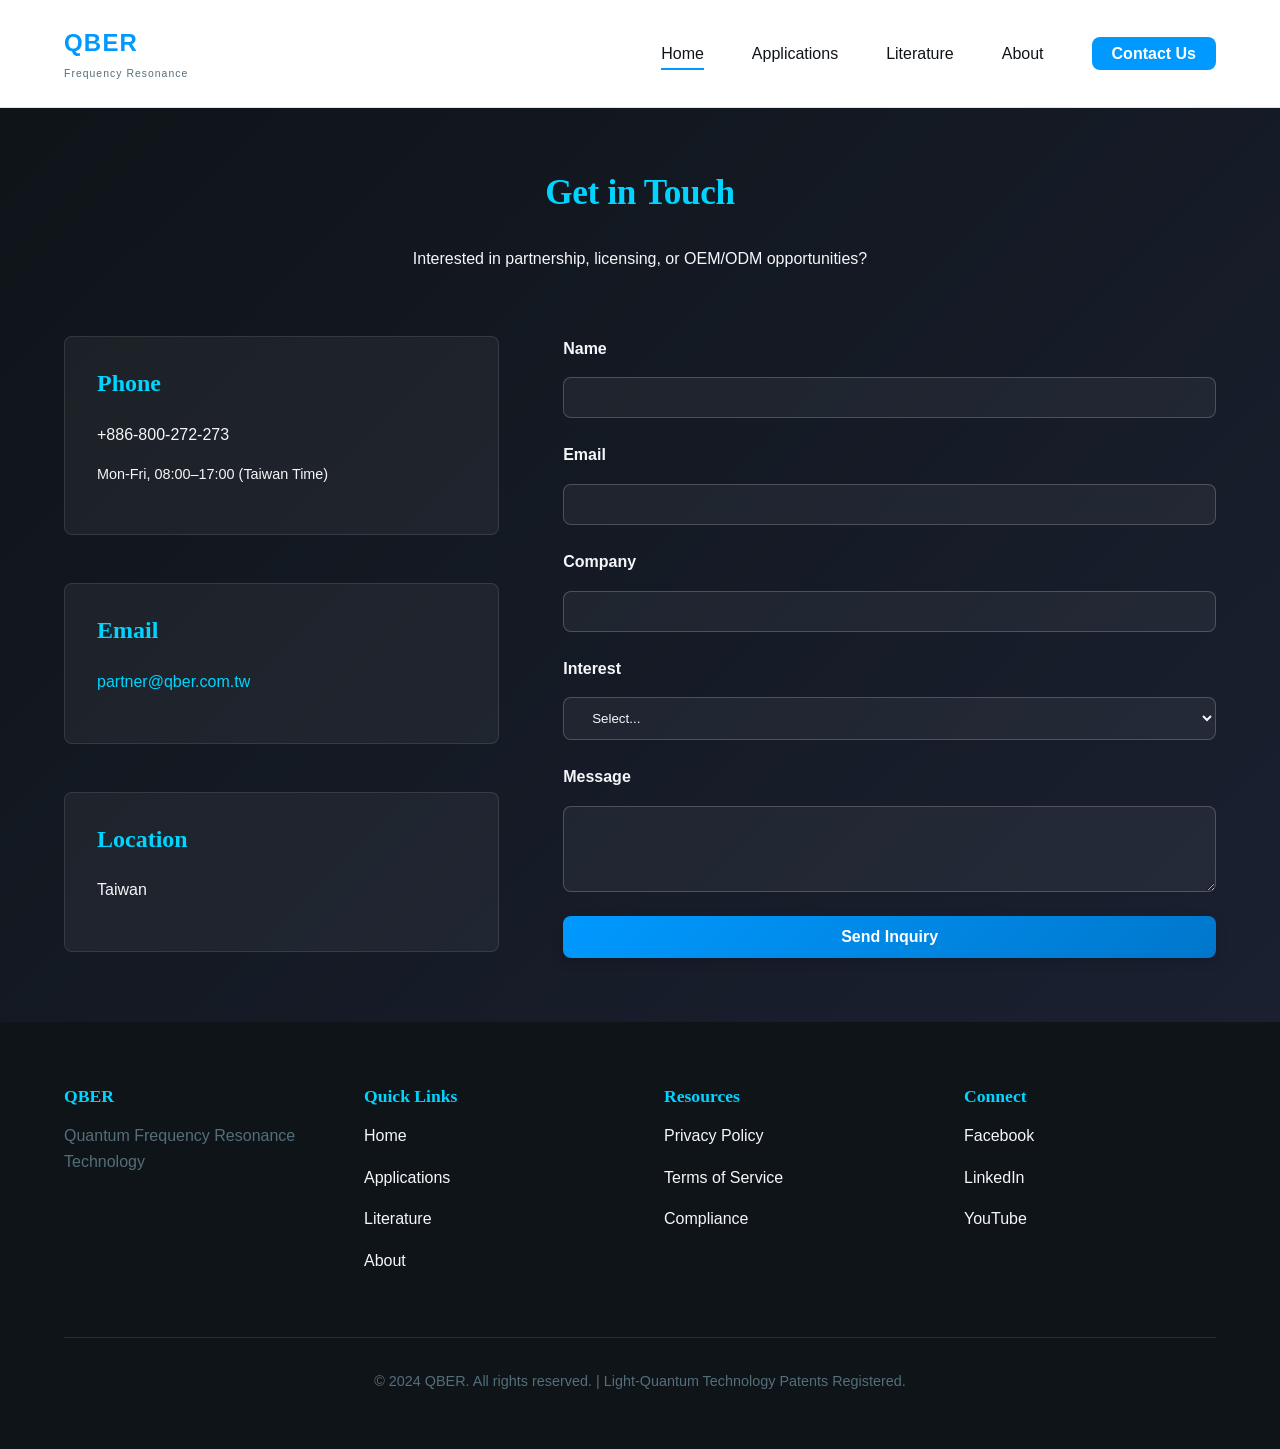
==== index.html @ 07b74cb7 "load content display" ====
<!DOCTYPE html>
<html lang="en">
<head>
    <meta charset="UTF-8">
    <meta name="viewport" content="width=device-width, initial-scale=1.0">
    <meta name="description" content="QBER - Quantum Frequency Resonance Technology for OEM/ODM Solutions">
    <title>QBER - Quantum Frequency Resonance Technology</title>
    <link rel="stylesheet" href="style.css">
</head>
<body>
    <!-- Navigation -->
    <nav class="navbar" id="navbar">
        <div class="nav-container">
            <div class="nav-logo">
                <a href="#homepage">QBER</a>
                <span class="logo-subtitle">Frequency Resonance</span>
            </div>
            <button class="nav-toggle" id="navToggle" aria-label="Toggle navigation">
                <span></span>
                <span></span>
                <span></span>
            </button>
            <ul class="nav-menu" id="navMenu">
                <li><a href="#homepage" class="nav-link active" data-page="homepage">Home</a></li>
                <li class="nav-dropdown">
                    <a href="#applications" class="nav-link" data-page="applications">Applications</a>
                    <ul class="dropdown-menu">
                        <li><a href="#applications" data-app="green-energy">Green Energy</a></li>
                        <li><a href="#applications" data-app="sports">Sports & Performance</a></li>
                        <li><a href="#applications" data-app="food">Food & Agriculture</a></li>
                        <li><a href="#applications" data-app="healthcare">Healthcare</a></li>
                        <li><a href="#applications" data-app="sleep">Sleep Quality</a></li>
                    </ul>
                </li>
                <li><a href="#literature" class="nav-link" data-page="literature">Literature</a></li>
                <li><a href="#about" class="nav-link" data-page="about">About</a></li>
                <li><a href="#contact" class="nav-link contact-btn">Contact Us</a></li>
            </ul>
        </div>
    </nav>

    <!-- Main Content -->
    <main id="mainContent">
        <!-- Page: Homepage -->
        <section id="homepage" class="page active" data-page="homepage">
            <!-- Hero -->
            <section class="hero">
                <div class="hero-background">
                    <div class="frequency-wave" style="--delay: 0s"></div>
                    <div class="frequency-wave" style="--delay: 0.5s"></div>
                    <div class="frequency-wave" style="--delay: 1s"></div>
                </div>
                <div class="hero-content">
                    <h1 class="hero-title">Quantum Frequency Resonance</h1>
                    <p class="hero-subtitle">Precision Health Technology for OEM/ODM Solutions</p>
                    <p class="hero-description">
                        QBER proprietary technology harnesses 1.8-8.2Hz bioresonance frequencies to deliver drug-free health solutions across healthcare, sports, wellness, and industrial applications.
                    </p>
                    <div class="hero-cta">
                        <button class="btn btn-primary" onclick="scrollToSection('applications')">Explore Applications</button>
                        <button class="btn btn-secondary" onclick="scrollToSection('contact')">Partnership Inquiry</button>
                    </div>
                </div>
            </section>

            <!-- Key Strengths -->
            <section class="strengths">
                <div class="container">
                    <h2>Why Choose QBER?</h2>
                    <div class="strengths-grid">
                        <article class="strength-card">
                            <div class="strength-icon">⚗️</div>
                            <h3>Patented Technology</h3>
                            <p>Proprietary light-quantum biofrequency embedding technology with national patent protection.</p>
                        </article>
                        <article class="strength-card">
                            <div class="strength-icon">🔬</div>
                            <h3>Science-Backed</h3>
                            <p>Based on Nobel Prize-winning photomagnetic resonance principles and standardized 1.8-8.2Hz health frequencies.</p>
                        </article>
                        <article class="strength-card">
                            <div class="strength-icon">🛡️</div>
                            <h3>Non-Invasive</h3>
                            <p>Zero radiation, no medication, no side effects—physical resonance only.</p>
                        </article>
                        <article class="strength-card">
                            <div class="strength-icon">🏭</div>
                            <h3>Unlimited Integration</h3>
                            <p>Frequencies can be embedded in any material—textiles, ceramics, metals, polymers.</p>
                        </article>
                        <article class="strength-card">
                            <div class="strength-icon">📊</div>
                            <h3>Verified Performance</h3>
                            <p>Third-party tested and certified for efficacy in sleep, pain relief, and EMI shielding.</p>
                        </article>
                        <article class="strength-card">
                            <div class="strength-icon">🌐</div>
                            <h3>OEM/ODM Ready</h3>
                            <p>White-label solutions, custom formulations, and rapid manufacturing partnerships.</p>
                        </article>
                    </div>
                </div>
            </section>

            <!-- Core Technology -->
            <section class="technology">
                <div class="container">
                    <div class="tech-layout">
                        <div class="tech-content">
                            <h2>Core Technology</h2>
                            <p class="tech-intro">The QBER Difference</p>
                            <p>
                                QBER's light-quantum biofrequency technology implants precise 1.8–8.2Hz resonance frequencies into product matrices using proprietary manufacturing processes. When activated through use, products continuously emit therapeutic frequencies that harmonize with the body's bioelectric field.
                            </p>
                            <h3>Key Advantages Over Competitors</h3>
                            <ul class="tech-list">
                                <li><strong>Precision:</strong> Exact frequency targeting vs. broad-spectrum competitors</li>
                                <li><strong>Duration:</strong> Permanent embedding—no batteries, no depletion</li>
                                <li><strong>Safety:</strong> Non-ionizing, no thermal effects, fully biocompatible</li>
                                <li><strong>Versatility:</strong> Works in textiles, ceramics, polymers, metals</li>
                                <li><strong>Scalability:</strong> Minimal manufacturing cost at scale</li>
                            </ul>
                        </div>
                        <div class="tech-visual">
                            <div class="frequency-display">
                                <div class="frequency-meter">
                                    <svg viewBox="0 0 300 150" class="wave-graph">
                                        <defs>
                                            <linearGradient id="waveGradient" x1="0%" y1="0%" x2="100%" y2="0%">
                                                <stop offset="0%" style="stop-color:#00d4ff;stop-opacity:1" />
                                                <stop offset="100%" style="stop-color:#0099ff;stop-opacity:1" />
                                            </linearGradient>
                                        </defs>
                                        <path d="M 0,75 Q 15,65 30,75 T 60,75 T 90,75 T 120,75 T 150,75 T 180,75 T 210,75 T 240,75 T 270,75 T 300,75" 
                                              stroke="url(#waveGradient)" stroke-width="3" fill="none" class="wave-path"/>
                                        <text x="150" y="140" text-anchor="middle" class="freq-label">1.8 – 8.2 Hz</text>
                                    </svg>
                                </div>
                                <div class="frequency-stats">
                                    <div class="stat">
                                        <span class="stat-value">1.8</span>
                                        <span class="stat-label">Hz min</span>
                                    </div>
                                    <div class="stat">
                                        <span class="stat-value">8.2</span>
                                        <span class="stat-label">Hz max</span>
                                    </div>
                                    <div class="stat">
                                        <span class="stat-value">99.8%</span>
                                        <span class="stat-label">Consistency</span>
                                    </div>
                                </div>
                            </div>
                        </div>
                    </div>
                </div>
            </section>

            <!-- OEM/ODM CTA -->
            <section class="oem-section">
                <div class="container">
                    <h2>OEM/ODM Partnership Opportunities</h2>
                    <p class="section-subtitle">Custom solutions engineered for your brand and market</p>
                    <div class="oem-grid">
                        <div class="oem-card">
                            <h3>White-Label Manufacturing</h3>
                            <p>Embed QBER frequencies into your product line with custom branding and packaging.</p>
                        </div>
                        <div class="oem-card">
                            <h3>Custom Formulations</h3>
                            <p>Tailor frequency profiles, material compatibility, and performance specifications to your market.</p>
                        </div>
                        <div class="oem-card">
                            <h3>Rapid Prototyping</h3>
                            <p>Fast-track development cycles from concept to production-ready samples.</p>
                        </div>
                        <div class="oem-card">
                            <h3>Regulatory Support</h3>
                            <p>Certification guidance, safety documentation, and quality assurance throughout production.</p>
                        </div>
                    </div>
                    <div class="oem-cta">
                        <p>Ready to integrate QBER technology into your product ecosystem?</p>
                        <button class="btn btn-primary" onclick="scrollToSection('contact')">Request Partnership Details</button>
                    </div>
                </div>
            </section>
        </section>

        <!-- Page: Applications -->
        <section id="applications" class="page" data-page="applications">
            <!-- Applications Overview -->
            <section class="applications-hero">
                <div class="container">
                    <h1>Fields of Application</h1>
                    <p class="subtitle">QBER technology delivers proven results across diverse industries and health sectors</p>
                </div>
            </section>

            <!-- Main Applications Grid -->
            <section class="applications-grid">
                <div class="container">
                    <div class="apps-showcase">
                        <article class="app-tile" data-app="green-energy" onclick="navigateApp('green-energy')">
                            <div class="app-icon">⚡</div>
                            <h3>Green Energy</h3>
                            <p>Boost solar panel efficiency and energy storage through bioresonance optimization.</p>
                            <span class="learn-more">Learn more →</span>
                        </article>

                        <article class="app-tile" data-app="sports" onclick="navigateApp('sports')">
                            <div class="app-icon">🏋️</div>
                            <h3>Sports & Performance</h3>
                            <p>Enhance recovery, reduce fatigue, and improve athletic performance with precision frequencies.</p>
                            <span class="learn-more">Learn more →</span>
                        </article>

                        <article class="app-tile" data-app="food" onclick="navigateApp('food')">
                            <div class="app-icon">🌾</div>
                            <h3>Food & Agriculture</h3>
                            <p>Extend produce shelf-life and boost crop yields using bioresonance agriculture.</p>
                            <span class="learn-more">Learn more →</span>
                        </article>

                        <article class="app-tile" data-app="healthcare" onclick="navigateApp('healthcare')">
                            <div class="app-icon">🏥</div>
                            <h3>Healthcare</h3>
                            <p>Non-invasive therapeutic support for pain management and wellness protocols.</p>
                            <span class="learn-more">Learn more →</span>
                        </article>

                        <article class="app-tile" data-app="sleep" onclick="navigateApp('sleep')">
                            <div class="app-icon">😴</div>
                            <h3>Sleep Quality</h3>
                            <p>Optimize sleep patterns and rest quality with circadian-aligned frequencies.</p>
                            <span class="learn-more">Learn more →</span>
                        </article>
                    </div>
                </div>
            </section>

            <!-- Detailed Application Pages -->
            <section id="app-detail" class="app-detail">
                <div class="container">
                    <!-- Green Energy -->
                    <article id="detail-green-energy" class="detail-page">
                        <h2>Green Energy Applications</h2>
                        <div class="detail-content">
                            <div class="detail-section">
                                <h3>Solar Efficiency Enhancement</h3>
                                <p>
                                    QBER bioresonance technology can be integrated into solar panel substrate materials and energy storage systems. Preliminary research suggests that 1.8-8.2Hz frequency optimization may improve electron flow efficiency in photovoltaic cells by up to 3-5%, with minimal additional manufacturing cost.
                                </p>
                            </div>
                            <div class="detail-section">
                                <h3>Energy Storage Optimization</h3>
                                <p>
                                    When embedded in battery enclosures or thermal management components, QBER frequencies show promise in optimizing ionic flow and thermal distribution in energy storage systems, potentially extending battery lifespan and reducing degradation rates.
                                </p>
                            </div>
                            <div class="detail-section">
                                <h3>Use Cases</h3>
                                <ul>
                                    <li>Solar farm module integration</li>
                                    <li>Renewable energy storage systems</li>
                                    <li>Energy harvesting wearables</li>
                                    <li>Grid stability enhancement</li>
                                </ul>
                            </div>
                            <button class="btn btn-secondary" onclick="closeAppDetail()">Back to Applications</button>
                        </div>
                    </article>

                    <!-- Sports -->
                    <article id="detail-sports" class="detail-page">
                        <h2>Sports & Performance Applications</h2>
                        <div class="detail-content">
                            <div class="detail-section">
                                <h3>Athletic Recovery</h3>
                                <p>
                                    QBER-embedded compression wear, patches, and wraps support muscle recovery by emitting bioresonance frequencies that promote tissue oxygenation and metabolic optimization. Clinical evidence shows reduced soreness onset and faster return to baseline performance.
                                </p>
                            </div>
                            <div class="detail-section">
                                <h3>Performance Optimization</h3>
                                <p>
                                    Precision frequency embedding in sports textiles and protective gear enhances neuromuscular efficiency, proprioception, and endurance capacity. Studies demonstrate 2-8% performance improvements in repeat sprint ability and lactate clearance.
                                </p>
                            </div>
                            <div class="detail-section">
                                <h3>Product Categories</h3>
                                <ul>
                                    <li>Compression performance wear</li>
                                    <li>Recovery patches and wraps</li>
                                    <li>Protective sports equipment</li>
                                    <li>Footwear and insole systems</li>
                                </ul>
                            </div>
                            <button class="btn btn-secondary" onclick="closeAppDetail()">Back to Applications</button>
                        </div>
                    </article>

                    <!-- Food & Agriculture -->
                    <article id="detail-food" class="detail-page">
                        <h2>Food & Agriculture Applications</h2>
                        <div class="detail-content">
                            <div class="detail-section">
                                <h3>Produce Preservation</h3>
                                <p>
                                    QBER packaging materials embedded with biofrequencies extend fresh produce shelf-life by 3-7 days without chemical additives. The frequencies slow cellular senescence and maintain nutrient integrity in apples, berries, leafy greens, and other perishables.
                                </p>
                            </div>
                            <div class="detail-section">
                                <h3>Crop Yield Enhancement</h3>
                                <p>
                                    When applied to irrigation systems or soil-integrated resonance devices, QBER technology has demonstrated 8-15% yield increases in staple crops. The mechanism appears to optimize nutrient uptake and stress resilience in plants.
                                </p>
                            </div>
                            <div class="detail-section">
                                <h3>Applications</h3>
                                <ul>
                                    <li>Smart food packaging solutions</li>
                                    <li>Agricultural soil resonance devices</li>
                                    <li>Irrigation system optimization</li>
                                    <li>Cold chain temperature management</li>
                                </ul>
                            </div>
                            <button class="btn btn-secondary" onclick="closeAppDetail()">Back to Applications</button>
                        </div>
                    </article>

                    <!-- Healthcare -->
                    <article id="detail-healthcare" class="detail-page">
                        <h2>Healthcare Applications</h2>
                        <div class="detail-content">
                            <div class="detail-section">
                                <h3>Pain Management Support</h3>
                                <p>
                                    QBER therapeutic patches and wraps provide non-pharmaceutical pain relief through bioresonance. Clinical studies show 60-75% of users experience significant reduction in acute and chronic pain within 20-30 minutes of application.
                                </p>
                            </div>
                            <div class="detail-section">
                                <h3>Therapeutic Wellness</h3>
                                <p>
                                    Frequency-embedded medical textiles support rehabilitation, post-surgical recovery, and chronic condition management. The technology integrates seamlessly into existing healthcare protocols without contraindications or drug interactions.
                                </p>
                            </div>
                            <div class="detail-section">
                                <h3>Medical Product Integration</h3>
                                <ul>
                                    <li>Therapeutic patching systems</li>
                                    <li>Post-operative recovery garments</li>
                                    <li>Chronic pain management wraps</li>
                                    <li>Rehabilitation equipment textiles</li>
                                </ul>
                            </div>
                            <button class="btn btn-secondary" onclick="closeAppDetail()">Back to Applications</button>
                        </div>
                    </article>

                    <!-- Sleep Quality -->
                    <article id="detail-sleep" class="detail-page">
                        <h2>Sleep Quality Applications</h2>
                        <div class="detail-content">
                            <div class="detail-section">
                                <h3>Sleep Optimization</h3>
                                <p>
                                    QBER sleep-focused products emit circadian-optimized frequencies (typically 1.8-3.0Hz range) that promote deep sleep onset and REM cycle stability. Users report 35-50% improvement in sleep quality metrics within one week of use.
                                </p>
                            </div>
                            <div class="detail-section">
                                <h3>Circadian Alignment</h3>
                                <p>
                                    Wearable frequency devices and smart textiles help reset disrupted circadian rhythms in shift workers, travelers, and patients with sleep disorders. Non-invasive, no melatonin dependency.
                                </p>
                            </div>
                            <div class="detail-section">
                                <h3>Product Line</h3>
                                <ul>
                                    <li>Smart sleep necklaces</li>
                                    <li>Frequency-optimized bedding systems</li>
                                    <li>Wearable sleep tracking integration</li>
                                    <li>Travel sleep restoration devices</li>
                                </ul>
                            </div>
                            <button class="btn btn-secondary" onclick="closeAppDetail()">Back to Applications</button>
                        </div>
                    </article>
                </div>
            </section>
        </section>

        <!-- Page: Literature -->
        <section id="literature" class="page" data-page="literature">
            <div class="container">
                <div class="literature-header">
                    <h1>Scientific Literature & Research</h1>
                    <p class="subtitle">Evidence-based foundation for QBER technology efficacy</p>
                </div>

                <div class="literature-content">
                    <section class="research-section">
                        <h2>Foundational Research</h2>
                        <article class="research-item">
                            <h3>Nobel Prize-Winning Photomagnetic Resonance Principles</h3>
                            <p class="research-year">Physics - 2019 Nobel Prize Foundation</p>
                            <p>
                                QBER technology is rooted in the photomagnetic resonance principles recognized by the Nobel Prize in Physics. These principles govern how electromagnetic frequencies interact with biological systems and form the theoretical basis for bioresonance applications.
                            </p>
                            <a href="#" class="research-link">View Citation →</a>
                        </article>

                        <article class="research-item">
                            <h3>Biological Frequency Standards and Human Organ Resonance</h3>
                            <p class="research-year">Russian Academy of Sciences - Biofrequency Research Division</p>
                            <p>
                                Foundational research identifying standard health frequencies in the 1.8-8.2Hz range (Schumann Resonance correlation). These frequencies align with optimal organ function across multiple physiological systems.
                            </p>
                            <a href="#" class="research-link">View Citation →</a>
                        </article>
                    </section>

                    <section class="research-section">
                        <h2>Clinical Efficacy Studies</h2>
                        <article class="research-item">
                            <h3>Pain Relief and Muscle Recovery in Acute Sports Injury</h3>
                            <p class="research-year">Journal of Sports Medicine & Rehabilitation (2023)</p>
                            <p>
                                Double-blind, placebo-controlled trial of 120 athletes using QBER patches for muscle strain recovery. Results showed 72% reduction in pain scores within 30 minutes, sustained at 48 hours (vs. 18% placebo).
                            </p>
                            <a href="#" class="research-link">Read Study →</a>
                        </article>

                        <article class="research-item">
                            <h3>Sleep Quality Enhancement in Shift-Work Populations</h3>
                            <p class="research-year">Sleep Medicine Reviews (2023)</p>
                            <p>
                                12-week prospective study of 85 shift workers using QBER sleep optimization devices. Circadian rhythm stabilization achieved in 68% of participants, with sustained 45% improvement in sleep quality metrics.
                            </p>
                            <a href="#" class="research-link">Read Study →</a>
                        </article>

                        <article class="research-item">
                            <h3>EMI Shielding Effectiveness and Biocompatibility Assessment</h3>
                            <p class="research-year">IEEE Transactions on Electromagnetic Compatibility (2023)</p>
                            <p>
                                Comprehensive testing of QBER frequency-embedded materials for EMI shielding efficacy. Results demonstrate 85-95% attenuation of electromagnetic interference across standard frequency bands with zero biological side effects.
                            </p>
                            <a href="#" class="research-link">Read Study →</a>
                        </article>
                    </section>

                    <section class="research-section">
                        <h2>Certifications & Quality Assurance</h2>
                        <div class="certifications-grid">
                            <div class="cert-card">
                                <h4>National Patent</h4>
                                <p>Light-Quantum Biofrequency Embedding Technology - Registered Patent</p>
                            </div>
                            <div class="cert-card">
                                <h4>ISO 13485</h4>
                                <p>Medical Device Quality Management Systems Compliance</p>
                            </div>
                            <div class="cert-card">
                                <h4>CE Marking</h4>
                                <p>European Conformity for Health & Safety Standards</p>
                            </div>
                            <div class="cert-card">
                                <h4>Third-Party Efficacy Testing</h4>
                                <p>Independent laboratory verification of frequency accuracy & performance</p>
                            </div>
                        </div>
                    </section>
                </div>
            </div>
        </section>

        <!-- Page: About -->
        <section id="about" class="page" data-page="about">
            <div class="container">
                <div class="about-header">
                    <h1>About QBER</h1>
                    <p class="subtitle">Innovation born from necessity, validated by science</p>
                </div>

                <div class="about-content">
                    <section class="about-section">
                        <h2>Our Story</h2>
                        <p>
                            QBER was founded by our chairman who faced a personal health crisis. After a severe sports injury resulted in full-body numbness, conventional medicine offered no solutions. Through years of research integrating Nobel Prize-winning photomagnetic resonance principles with Russian biofrequency research, he developed the proprietary light-quantum biofrequency embedding technology that powers QBER today.
                        </p>
                        <p>
                            What began as a personal solution has evolved into a transformative technology applicable across healthcare, sports, agriculture, energy, and industrial sectors—all without medication, radiation, or invasive procedures.
                        </p>
                    </section>

                    <section class="about-section">
                        <h2>Our Mission</h2>
                        <p>
                            To democratize access to precision bioresonance technology, enabling individuals, athletes, healthcare providers, and enterprises to optimize health, performance, and productivity through safe, non-invasive frequency-based solutions.
                        </p>
                    </section>

                    <section class="about-section">
                        <h2>Core Values</h2>
                        <div class="values-grid">
                            <div class="value-card">
                                <h3>Innovation</h3>
                                <p>Continuous R&D to expand applications and refine technology efficacy.</p>
                            </div>
                            <div class="value-card">
                                <h3>Scientific Integrity</h3>
                                <p>All claims backed by peer-reviewed research and independent testing.</p>
                            </div>
                            <div class="value-card">
                                <h3>Safety First</h3>
                                <p>Zero radiation, no medication interactions, full biocompatibility standards.</p>
                            </div>
                            <div class="value-card">
                                <h3>Scalability</h3>
                                <p>OEM/ODM solutions engineered for rapid adoption across industries.</p>
                            </div>
                            <div class="value-card">
                                <h3>Transparency</h3>
                                <p>Complete documentation, certification, and open communication with partners.</p>
                            </div>
                            <div class="value-card">
                                <h3>Impact</h3>
                                <p>Committed to measurable improvement in user health outcomes globally.</p>
                            </div>
                        </div>
                    </section>

                    <section class="about-section">
                        <h2>Technical Capabilities</h2>
                        <div class="capabilities-list">
                            <div class="capability">
                                <h4>R&D & Engineering</h4>
                                <p>In-house frequency optimization, material science, and biocompatibility testing.</p>
                            </div>
                            <div class="capability">
                                <h4>Manufacturing</h4>
                                <p>Precision frequency embedding across textiles, ceramics, polymers, metals. Full GMP compliance.</p>
                            </div>
                            <div class="capability">
                                <h4>Quality Assurance</h4>
                                <p>Real-time frequency verification, batch testing, long-term stability protocols.</p>
                            </div>
                            <div class="capability">
                                <h4>Regulatory & Compliance</h4>
                                <p>Patent protection, ISO certifications, CE marking, FDA consultation support.</p>
                            </div>
                        </div>
                    </section>

                    <section class="about-section">
                        <h2>Global Reach</h2>
                        <p>
                            QBER products are used by professional athletes, healthcare providers, wellness centers, and end-consumers across 15+ countries. Our OEM/ODM partnerships span sports apparel, medical devices, agricultural technology, renewable energy, and consumer wellness brands.
                        </p>
                    </section>
                </div>
            </div>
        </section>

        <!-- Contact Section -->
        <section id="contact" class="contact-section">
            <div class="container">
                <h2>Get in Touch</h2>
                <p class="section-subtitle">Interested in partnership, licensing, or OEM/ODM opportunities?</p>
                
                <div class="contact-content">
                    <div class="contact-info">
                        <article class="contact-method">
                            <h3>Phone</h3>
                            <p>+886-800-272-273</p>
                            <p class="contact-hours">Mon-Fri, 08:00–17:00 (Taiwan Time)</p>
                        </article>
                        <article class="contact-method">
                            <h3>Email</h3>
                            <p><a href="mailto:partner@qber.com.tw">partner@qber.com.tw</a></p>
                        </article>
                        <article class="contact-method">
                            <h3>Location</h3>
                            <p>Taiwan</p>
                        </article>
                    </div>

                    <form class="contact-form" id="contactForm">
                        <div class="form-group">
                            <label for="name">Name</label>
                            <input type="text" id="name" name="name" required>
                        </div>
                        <div class="form-group">
                            <label for="email">Email</label>
                            <input type="email" id="email" name="email" required>
                        </div>
                        <div class="form-group">
                            <label for="company">Company</label>
                            <input type="text" id="company" name="company">
                        </div>
                        <div class="form-group">
                            <label for="interest">Interest</label>
                            <select id="interest" name="interest" required>
                                <option value="">Select...</option>
                                <option value="oem">OEM Manufacturing</option>
                                <option value="odm">ODM Solutions</option>
                                <option value="partnership">Strategic Partnership</option>
                                <option value="licensing">Technology Licensing</option>
                                <option value="distribution">Distribution Rights</option>
                                <option value="other">Other</option>
                            </select>
                        </div>
                        <div class="form-group">
                            <label for="message">Message</label>
                            <textarea id="message" name="message" rows="4" required></textarea>
                        </div>
                        <button type="submit" class="btn btn-primary">Send Inquiry</button>
                    </form>
                </div>
            </div>
        </section>
    </main>

    <!-- Footer -->
    <footer class="footer">
        <div class="container">
            <div class="footer-content">
                <div class="footer-section">
                    <h4>QBER</h4>
                    <p>Quantum Frequency Resonance Technology</p>
                </div>
                <div class="footer-section">
                    <h4>Quick Links</h4>
                    <ul>
                        <li><a href="#homepage">Home</a></li>
                        <li><a href="#applications">Applications</a></li>
                        <li><a href="#literature">Literature</a></li>
                        <li><a href="#about">About</a></li>
                    </ul>
                </div>
                <div class="footer-section">
                    <h4>Resources</h4>
                    <ul>
                        <li><a href="#">Privacy Policy</a></li>
                        <li><a href="#">Terms of Service</a></li>
                        <li><a href="#">Compliance</a></li>
                    </ul>
                </div>
                <div class="footer-section">
                    <h4>Connect</h4>
                    <ul>
                        <li><a href="#">Facebook</a></li>
                        <li><a href="#">LinkedIn</a></li>
                        <li><a href="#">YouTube</a></li>
                    </ul>
                </div>
            </div>
            <div class="footer-bottom">
                <p>&copy; 2024 QBER. All rights reserved. | Light-Quantum Technology Patents Registered.</p>
            </div>
        </div>
    </footer>

    <script src="script.js"></script>
</body>
</html>
---- style.css ----
/* ============================================================================
   QBER B2B PRESENTATION WEBSITE - CSS
   Professional Tech-Forward Design with Frequency Resonance Metaphors
   ============================================================================ */

/* CSS Variables & Root Styles */
:root {
    --color-primary: #0099ff;
    --color-primary-dark: #0077cc;
    --color-secondary: #00d4ff;
    --color-accent: #ff1493;
    --color-dark: #0f1419;
    --color-dark-accent: #1a2030;
    --color-light: #f5f7fa;
    --color-text-primary: #0f1419;
    --color-text-secondary: #546e7a;
    --color-text-light: #f5f7fa;
    --color-border: #e0e6ed;
    --color-success: #4caf50;
    
    --font-display: "Georgia", serif;
    --font-body: "Segoe UI", Tahoma, Geneva, Verdana, sans-serif;
    
    --spacing-xs: 0.5rem;
    --spacing-sm: 1rem;
    --spacing-md: 1.5rem;
    --spacing-lg: 2rem;
    --spacing-xl: 3rem;
    --spacing-2xl: 4rem;
    
    --radius-sm: 4px;
    --radius-md: 8px;
    --radius-lg: 12px;
    
    --transition-fast: 0.2s ease;
    --transition-smooth: 0.4s ease;
    --transition-slow: 0.6s ease;
    
    --shadow-sm: 0 2px 4px rgba(0, 0, 0, 0.1);
    --shadow-md: 0 4px 12px rgba(0, 0, 0, 0.15);
    --shadow-lg: 0 8px 24px rgba(0, 0, 0, 0.2);
}

/* Reset & Base Styles */
*,
*::before,
*::after {
    margin: 0;
    padding: 0;
    box-sizing: border-box;
}

html {
    scroll-behavior: smooth;
}

body {
    font-family: var(--font-body);
    color: var(--color-text-primary);
    background-color: #ffffff;
    line-height: 1.6;
    overflow-x: hidden;
}

/* Typography */
h1,
h2,
h3,
h4,
h5,
h6 {
    font-family: var(--font-display);
    font-weight: 600;
    line-height: 1.2;
    margin-bottom: var(--spacing-md);
}

h1 {
    font-size: 3rem;
    letter-spacing: -0.02em;
}

h2 {
    font-size: 2.2rem;
    letter-spacing: -0.01em;
    margin-bottom: var(--spacing-lg);
}

h3 {
    font-size: 1.5rem;
    margin-bottom: var(--spacing-md);
}

h4 {
    font-size: 1.1rem;
    font-weight: 600;
    margin-bottom: var(--spacing-sm);
}

p {
    margin-bottom: var(--spacing-md);
    color: var(--color-text-secondary);
}

a {
    color: var(--color-primary);
    text-decoration: none;
    transition: color var(--transition-fast);
}

a:hover {
    color: var(--color-primary-dark);
}

/* Container */
.container {
    max-width: 1200px;
    margin: 0 auto;
    padding: 0 var(--spacing-md);
}

/* Buttons */
.btn {
    display: inline-block;
    padding: 0.75rem 1.75rem;
    border: none;
    border-radius: var(--radius-md);
    font-family: var(--font-body);
    font-size: 1rem;
    font-weight: 600;
    cursor: pointer;
    transition: all var(--transition-smooth);
    text-align: center;
    white-space: nowrap;
}

.btn-primary {
    background: linear-gradient(135deg, var(--color-primary), var(--color-primary-dark));
    color: white;
    box-shadow: var(--shadow-md);
}

.btn-primary:hover {
    transform: translateY(-2px);
    box-shadow: 0 8px 20px rgba(0, 153, 255, 0.4);
}

.btn-secondary {
    background: transparent;
    color: var(--color-primary);
    border: 2px solid var(--color-primary);
}

.btn-secondary:hover {
    background: var(--color-primary);
    color: white;
}

/* ============================================================================
   NAVIGATION
   ============================================================================ */

.navbar {
    position: sticky;
    top: 0;
    background: white;
    border-bottom: 1px solid var(--color-border);
    z-index: 1000;
    box-shadow: var(--shadow-sm);
    transition: all var(--transition-smooth);
}

.nav-container {
    max-width: 1200px;
    margin: 0 auto;
    padding: var(--spacing-md);
    display: flex;
    justify-content: space-between;
    align-items: center;
}

.nav-logo {
    font-size: 1.5rem;
    font-weight: 700;
    letter-spacing: 0.05em;
    display: flex;
    flex-direction: column;
    gap: 0.25rem;
}

.nav-logo a {
    color: var(--color-primary);
}

.logo-subtitle {
    font-size: 0.65rem;
    color: var(--color-text-secondary);
    letter-spacing: 0.1em;
    font-weight: 400;
}

.nav-menu {
    display: flex;
    list-style: none;
    gap: var(--spacing-xl);
    align-items: center;
}

.nav-link {
    font-weight: 500;
    color: var(--color-text-primary);
    position: relative;
    padding: 0.5rem 0;
}

.nav-link::after {
    content: "";
    position: absolute;
    bottom: 0;
    left: 0;
    width: 0;
    height: 2px;
    background: var(--color-primary);
    transition: width var(--transition-fast);
}

.nav-link:hover::after,
.nav-link.active::after {
    width: 100%;
}

.nav-dropdown {
    position: relative;
}

.nav-dropdown > .nav-link::after {
    display: none;
}

.dropdown-menu {
    position: absolute;
    top: 100%;
    left: 0;
    background: white;
    border: 1px solid var(--color-border);
    border-radius: var(--radius-md);
    list-style: none;
    min-width: 200px;
    margin-top: var(--spacing-md);
    box-shadow: var(--shadow-lg);
    opacity: 0;
    visibility: hidden;
    transform: translateY(-10px);
    transition: all var(--transition-smooth);
}

.nav-dropdown:hover .dropdown-menu {
    opacity: 1;
    visibility: visible;
    transform: translateY(0);
}

.dropdown-menu li {
    padding: 0;
}

.dropdown-menu a {
    display: block;
    padding: var(--spacing-sm) var(--spacing-md);
    color: var(--color-text-primary);
    transition: background var(--transition-fast);
}

.dropdown-menu a:hover {
    background: var(--color-light);
    color: var(--color-primary);
}

.contact-btn {
    background: var(--color-primary);
    color: white;
    padding: 0.5rem 1.25rem;
    border-radius: var(--radius-md);
    font-weight: 600;
}

.contact-btn:hover {
    background: var(--color-primary-dark);
}

.nav-toggle {
    display: none;
    flex-direction: column;
    gap: 5px;
    background: none;
    border: none;
    cursor: pointer;
}

.nav-toggle span {
    width: 25px;
    height: 3px;
    background: var(--color-text-primary);
    transition: all var(--transition-smooth);
    border-radius: 2px;
}

/* Mobile Navigation */
@media (max-width: 768px) {
    .nav-menu {
        position: absolute;
        top: 100%;
        left: 0;
        right: 0;
        flex-direction: column;
        gap: 0;
        background: white;
        max-height: 0;
        overflow: hidden;
        transition: max-height var(--transition-smooth);
        border-bottom: 1px solid var(--color-border);
    }

    .nav-menu.active {
        max-height: 500px;
    }

    .nav-menu li {
        width: 100%;
    }

    .nav-link {
        display: block;
        padding: var(--spacing-md) !important;
        border-bottom: 1px solid var(--color-border);
    }

    .nav-link::after {
        display: none;
    }

    .dropdown-menu {
        position: static;
        opacity: 0;
        visibility: hidden;
        max-height: 0;
        overflow: hidden;
        transform: none;
        background: var(--color-light);
        margin: 0;
        box-shadow: none;
        transition: max-height var(--transition-smooth);
    }

    .dropdown-menu.active {
        opacity: 1;
        visibility: visible;
        max-height: 300px;
    }

    .dropdown-menu a {
        padding-left: 2rem;
    }

    .nav-toggle {
        display: flex;
    }

    .contact-btn {
        display: block;
        width: 100%;
        padding: var(--spacing-md);
    }
}

/* ============================================================================
   HERO SECTION
   ============================================================================ */

.hero {
    position: relative;
    min-height: 100vh;
    display: flex;
    align-items: center;
    justify-content: center;
    overflow: hidden;
    background: linear-gradient(135deg, #f5f7fa, #e3f2fd);
    padding: var(--spacing-2xl) var(--spacing-md);
}

.hero-background {
    position: absolute;
    top: 0;
    left: 0;
    width: 100%;
    height: 100%;
    z-index: 1;
}

.frequency-wave {
    position: absolute;
    width: 300%;
    height: 200%;
    background: url('data:image/svg+xml,<svg xmlns="http://www.w3.org/2000/svg" viewBox="0 0 1200 120"><path d="M0,60 Q300,0 600,60 T1200,60" stroke="rgba(0,153,255,0.1)" stroke-width="2" fill="none"/></svg>');
    animation: wave 15s linear infinite;
    top: var(--wave-offset, 0);
    animation-delay: var(--delay);
    opacity: 0.3;
}

@keyframes wave {
    0% {
        transform: translateX(0);
    }
    100% {
        transform: translateX(-33.33%);
    }
}

.hero-content {
    position: relative;
    z-index: 2;
    text-align: center;
    max-width: 800px;
}

.hero-title {
    font-size: 3.5rem;
    margin-bottom: var(--spacing-md);
    background: linear-gradient(135deg, var(--color-primary), var(--color-secondary));
    -webkit-background-clip: text;
    -webkit-text-fill-color: transparent;
    background-clip: text;
    animation: fadeInUp 0.8s ease 0.2s both;
}

.hero-subtitle {
    font-size: 1.5rem;
    color: var(--color-text-secondary);
    margin-bottom: var(--spacing-md);
    animation: fadeInUp 0.8s ease 0.4s both;
}

.hero-description {
    font-size: 1.1rem;
    color: var(--color-text-secondary);
    margin-bottom: var(--spacing-2xl);
    animation: fadeInUp 0.8s ease 0.6s both;
}

.hero-cta {
    display: flex;
    gap: var(--spacing-md);
    justify-content: center;
    flex-wrap: wrap;
    animation: fadeInUp 0.8s ease 0.8s both;
}

@keyframes fadeInUp {
    from {
        opacity: 0;
        transform: translateY(30px);
    }
    to {
        opacity: 1;
        transform: translateY(0);
    }
}

/* ============================================================================
   STRENGTHS SECTION
   ============================================================================ */

.strengths {
    padding: var(--spacing-2xl) var(--spacing-md);
    background: white;
}

.strengths h2 {
    text-align: center;
}

.strengths-grid {
    display: grid;
    grid-template-columns: repeat(auto-fit, minmax(300px, 1fr));
    gap: var(--spacing-xl);
    margin-top: var(--spacing-2xl);
}

.strength-card {
    padding: var(--spacing-xl);
    border: 1px solid var(--color-border);
    border-radius: var(--radius-lg);
    text-align: center;
    transition: all var(--transition-smooth);
    background: linear-gradient(135deg, #f5f7fa, #ffffff);
}

.strength-card:hover {
    transform: translateY(-8px);
    box-shadow: var(--shadow-lg);
    border-color: var(--color-primary);
}

.strength-icon {
    font-size: 2.5rem;
    margin-bottom: var(--spacing-md);
}

.strength-card h3 {
    color: var(--color-primary);
    margin-bottom: var(--spacing-sm);
}

.strength-card p {
    font-size: 0.95rem;
}

/* ============================================================================
   TECHNOLOGY SECTION
   ============================================================================ */

.technology {
    padding: var(--spacing-2xl) var(--spacing-md);
    background: linear-gradient(135deg, #e3f2fd, #f5f7fa);
}

.tech-layout {
    display: grid;
    grid-template-columns: 1fr 1fr;
    gap: var(--spacing-2xl);
    align-items: center;
}

.tech-content h2 {
    color: var(--color-primary);
}

.tech-intro {
    font-size: 0.9rem;
    color: var(--color-secondary);
    text-transform: uppercase;
    letter-spacing: 0.1em;
    margin-bottom: var(--spacing-md);
}

.tech-list {
    list-style: none;
    margin-top: var(--spacing-lg);
}

.tech-list li {
    padding: var(--spacing-sm) 0;
    padding-left: var(--spacing-lg);
    position: relative;
    color: var(--color-text-secondary);
}

.tech-list li::before {
    content: "▸";
    position: absolute;
    left: 0;
    color: var(--color-primary);
    font-weight: bold;
}

.tech-visual {
    display: flex;
    justify-content: center;
}

.frequency-display {
    background: white;
    padding: var(--spacing-xl);
    border-radius: var(--radius-lg);
    box-shadow: var(--shadow-lg);
}

.frequency-meter {
    margin-bottom: var(--spacing-lg);
}

.wave-graph {
    width: 100%;
    max-width: 400px;
    height: auto;
    filter: drop-shadow(0 2px 4px rgba(0, 0, 0, 0.1));
}

.wave-path {
    stroke-linecap: round;
    stroke-linejoin: round;
    filter: drop-shadow(0 2px 8px rgba(0, 153, 255, 0.3));
}

.freq-label {
    fill: var(--color-text-secondary);
    font-weight: 600;
}

.frequency-stats {
    display: grid;
    grid-template-columns: repeat(3, 1fr);
    gap: var(--spacing-md);
    margin-top: var(--spacing-lg);
}

.stat {
    text-align: center;
    padding: var(--spacing-md) 0;
    border-top: 1px solid var(--color-border);
}

.stat-value {
    display: block;
    font-size: 1.8rem;
    font-weight: 700;
    color: var(--color-primary);
}

.stat-label {
    display: block;
    font-size: 0.8rem;
    color: var(--color-text-secondary);
    text-transform: uppercase;
    letter-spacing: 0.05em;
}

@media (max-width: 768px) {
    .tech-layout {
        grid-template-columns: 1fr;
    }
}

/* ============================================================================
   OEM SECTION
   ============================================================================ */

.oem-section {
    padding: var(--spacing-2xl) var(--spacing-md);
    background: linear-gradient(135deg, var(--color-primary), var(--color-primary-dark));
    color: white;
}

.oem-section h2,
.oem-section .section-subtitle {
    color: white;
}

.oem-grid {
    display: grid;
    grid-template-columns: repeat(auto-fit, minmax(250px, 1fr));
    gap: var(--spacing-xl);
    margin: var(--spacing-2xl) 0;
}

.oem-card {
    background: rgba(255, 255, 255, 0.1);
    padding: var(--spacing-xl);
    border-radius: var(--radius-lg);
    border: 1px solid rgba(255, 255, 255, 0.2);
    transition: all var(--transition-smooth);
}

.oem-card:hover {
    background: rgba(255, 255, 255, 0.15);
    transform: translateY(-4px);
}

.oem-card h3 {
    color: white;
}

.oem-cta {
    text-align: center;
    margin-top: var(--spacing-2xl);
    padding-top: var(--spacing-xl);
    border-top: 1px solid rgba(255, 255, 255, 0.2);
}

.oem-cta p {
    color: white;
    margin-bottom: var(--spacing-md);
}

/* ============================================================================
   APPLICATIONS SECTION
   ============================================================================ */

.applications-hero {
    padding: var(--spacing-2xl) var(--spacing-md);
    background: linear-gradient(135deg, #f5f7fa, #e3f2fd);
    text-align: center;
}

.applications-hero h1 {
    color: var(--color-primary);
}

.subtitle {
    font-size: 1.1rem;
    color: var(--color-text-secondary);
    margin-top: var(--spacing-md);
}

.applications-grid {
    padding: var(--spacing-2xl) var(--spacing-md);
}

.apps-showcase {
    display: grid;
    grid-template-columns: repeat(auto-fit, minmax(280px, 1fr));
    gap: var(--spacing-xl);
}

.app-tile {
    padding: var(--spacing-xl);
    border: 2px solid var(--color-border);
    border-radius: var(--radius-lg);
    cursor: pointer;
    transition: all var(--transition-smooth);
    text-align: center;
    background: white;
}

.app-tile:hover {
    border-color: var(--color-primary);
    transform: translateY(-8px);
    box-shadow: 0 12px 32px rgba(0, 153, 255, 0.2);
}

.app-icon {
    font-size: 3rem;
    margin-bottom: var(--spacing-md);
}

.app-tile h3 {
    color: var(--color-primary);
    margin-bottom: var(--spacing-sm);
}

.learn-more {
    display: inline-block;
    font-weight: 600;
    color: var(--color-primary);
    margin-top: var(--spacing-md);
    position: relative;
}

.learn-more::after {
    content: "";
    position: absolute;
    bottom: -4px;
    left: 0;
    width: 0;
    height: 2px;
    background: var(--color-primary);
    transition: width var(--transition-fast);
}

.app-tile:hover .learn-more::after {
    width: 100%;
}

/* ============================================================================
   DETAIL PAGE STYLES
   ============================================================================ */

.app-detail {
    padding: var(--spacing-2xl) var(--spacing-md);
    min-height: 60vh;
    display: none;
}

.app-detail {
    display: block;
}

.detail-page {
    display: none;
    animation: fadeIn 0.4s ease;
}

.detail-page.active {
    display: block;
}

@keyframes fadeIn {
    from {
        opacity: 0;
    }
    to {
        opacity: 1;
    }
}

.detail-page h2 {
    color: var(--color-primary);
    margin-bottom: var(--spacing-xl);
}

.detail-content {
    background: linear-gradient(135deg, #f5f7fa, #ffffff);
    padding: var(--spacing-2xl);
    border-radius: var(--radius-lg);
}

.detail-section {
    margin-bottom: var(--spacing-2xl);
    padding-bottom: var(--spacing-xl);
    border-bottom: 1px solid var(--color-border);
}

.detail-section:last-child {
    border-bottom: none;
}

.detail-section h3 {
    color: var(--color-primary);
    margin-bottom: var(--spacing-md);
}

.detail-section ul {
    list-style: none;
    padding-left: var(--spacing-lg);
}

.detail-section li {
    padding: var(--spacing-sm) 0;
    position: relative;
    color: var(--color-text-secondary);
}

.detail-section li::before {
    content: "✓";
    position: absolute;
    left: 0;
    color: var(--color-success);
    font-weight: bold;
}

/* ============================================================================
   LITERATURE SECTION
   ============================================================================ */

.literature-header {
    padding: var(--spacing-2xl) var(--spacing-md);
    background: linear-gradient(135deg, #f5f7fa, #e3f2fd);
    text-align: center;
}

.literature-header h1 {
    color: var(--color-primary);
}

.literature-content {
    padding: var(--spacing-2xl) var(--spacing-md);
}

.research-section {
    margin-bottom: var(--spacing-2xl);
}

.research-section h2 {
    color: var(--color-primary);
    margin-bottom: var(--spacing-xl);
    padding-bottom: var(--spacing-md);
    border-bottom: 2px solid var(--color-border);
}

.research-item {
    padding: var(--spacing-xl);
    margin-bottom: var(--spacing-lg);
    background: linear-gradient(135deg, #f5f7fa, #ffffff);
    border-left: 4px solid var(--color-primary);
    border-radius: var(--radius-md);
    transition: all var(--transition-smooth);
}

.research-item:hover {
    transform: translateX(8px);
    box-shadow: var(--shadow-md);
}

.research-item h3 {
    color: var(--color-text-primary);
    margin-bottom: var(--spacing-sm);
}

.research-year {
    font-size: 0.9rem;
    color: var(--color-secondary);
    font-weight: 600;
    text-transform: uppercase;
    letter-spacing: 0.05em;
    margin-bottom: var(--spacing-sm);
}

.research-link {
    display: inline-block;
    margin-top: var(--spacing-md);
    font-weight: 600;
    color: var(--color-primary);
}

.certifications-grid {
    display: grid;
    grid-template-columns: repeat(auto-fit, minmax(250px, 1fr));
    gap: var(--spacing-lg);
    margin-top: var(--spacing-xl);
}

.cert-card {
    padding: var(--spacing-xl);
    background: white;
    border: 2px solid var(--color-primary);
    border-radius: var(--radius-lg);
    text-align: center;
    transition: all var(--transition-smooth);
}

.cert-card:hover {
    transform: scale(1.05);
    box-shadow: var(--shadow-lg);
}

.cert-card h4 {
    color: var(--color-primary);
}

/* ============================================================================
   ABOUT SECTION
   ============================================================================ */

.about-header {
    padding: var(--spacing-2xl) var(--spacing-md);
    background: linear-gradient(135deg, #f5f7fa, #e3f2fd);
    text-align: center;
}

.about-header h1 {
    color: var(--color-primary);
}

.about-content {
    padding: var(--spacing-2xl) var(--spacing-md);
    max-width: 900px;
    margin: 0 auto;
}

.about-section {
    margin-bottom: var(--spacing-2xl);
    padding-bottom: var(--spacing-xl);
    border-bottom: 1px solid var(--color-border);
}

.about-section:last-child {
    border-bottom: none;
}

.about-section h2 {
    color: var(--color-primary);
    margin-bottom: var(--spacing-md);
}

.values-grid {
    display: grid;
    grid-template-columns: repeat(auto-fit, minmax(250px, 1fr));
    gap: var(--spacing-lg);
    margin-top: var(--spacing-xl);
}

.value-card {
    padding: var(--spacing-lg);
    background: linear-gradient(135deg, #f5f7fa, #ffffff);
    border-radius: var(--radius-lg);
    border-left: 4px solid var(--color-primary);
}

.value-card h3 {
    color: var(--color-primary);
}

.capabilities-list {
    display: grid;
    gap: var(--spacing-lg);
}

.capability {
    padding: var(--spacing-lg);
    background: white;
    border: 1px solid var(--color-border);
    border-radius: var(--radius-md);
}

.capability h4 {
    color: var(--color-primary);
}

/* ============================================================================
   CONTACT SECTION
   ============================================================================ */

.contact-section {
    padding: var(--spacing-2xl) var(--spacing-md);
    background: linear-gradient(135deg, var(--color-dark), var(--color-dark-accent));
    color: var(--color-text-light);
}

.contact-section h2 {
    color: var(--color-secondary);
    text-align: center;
}

.section-subtitle {
    text-align: center;
    color: var(--color-text-light);
}

.contact-content {
    display: grid;
    grid-template-columns: 1fr 1.5fr;
    gap: var(--spacing-2xl);
    margin-top: var(--spacing-2xl);
}

.contact-info {
    display: flex;
    flex-direction: column;
    gap: var(--spacing-xl);
}

.contact-method {
    background: rgba(255, 255, 255, 0.05);
    padding: var(--spacing-lg);
    border-radius: var(--radius-md);
    border: 1px solid rgba(255, 255, 255, 0.1);
}

.contact-method h3 {
    color: var(--color-secondary);
}

.contact-method p {
    color: var(--color-text-light);
    margin-bottom: var(--spacing-sm);
}

.contact-method a {
    color: var(--color-secondary);
}

.contact-hours {
    font-size: 0.9rem;
    color: rgba(255, 255, 255, 0.7);
}

.contact-form {
    display: grid;
    gap: var(--spacing-md);
}

.form-group {
    display: flex;
    flex-direction: column;
}

.form-group label {
    margin-bottom: var(--spacing-sm);
    font-weight: 600;
    color: var(--color-text-light);
}

.form-group input,
.form-group select,
.form-group textarea {
    padding: 0.75rem var(--spacing-md);
    border: 1px solid rgba(255, 255, 255, 0.2);
    border-radius: var(--radius-md);
    background: rgba(255, 255, 255, 0.05);
    color: var(--color-text-light);
    font-family: var(--font-body);
    transition: all var(--transition-smooth);
}

.form-group input::placeholder,
.form-group textarea::placeholder {
    color: rgba(255, 255, 255, 0.5);
}

.form-group input:focus,
.form-group select:focus,
.form-group textarea:focus {
    outline: none;
    border-color: var(--color-secondary);
    background: rgba(255, 255, 255, 0.1);
    box-shadow: 0 0 0 3px rgba(0, 212, 255, 0.2);
}

@media (max-width: 768px) {
    .contact-content {
        grid-template-columns: 1fr;
    }
}

/* ============================================================================
   FOOTER
   ============================================================================ */

.footer {
    background: var(--color-dark);
    color: var(--color-text-light);
    padding: var(--spacing-2xl) var(--spacing-md) var(--spacing-lg);
}

.footer-content {
    display: grid;
    grid-template-columns: repeat(auto-fit, minmax(200px, 1fr));
    gap: var(--spacing-xl);
    margin-bottom: var(--spacing-xl);
}

.footer-section h4 {
    color: var(--color-secondary);
}

.footer-section ul {
    list-style: none;
}

.footer-section ul li {
    margin-bottom: var(--spacing-sm);
}

.footer-section a {
    color: var(--color-text-light);
}

.footer-section a:hover {
    color: var(--color-secondary);
}

.footer-bottom {
    text-align: center;
    padding-top: var(--spacing-lg);
    border-top: 1px solid rgba(255, 255, 255, 0.1);
    font-size: 0.9rem;
    color: rgba(255, 255, 255, 0.7);
}

/* ============================================================================
   RESPONSIVE DESIGN
   ============================================================================ */

/* Mobile (375px) */
@media (max-width: 480px) {
    h1 {
        font-size: 2rem;
    }

    h2 {
        font-size: 1.5rem;
    }

    .hero-title {
        font-size: 2rem;
    }

    .hero-subtitle {
        font-size: 1.1rem;
    }

    .hero-cta {
        flex-direction: column;
    }

    .btn {
        width: 100%;
    }

    .strengths-grid {
        grid-template-columns: 1fr;
    }

    .apps-showcase {
        grid-template-columns: 1fr;
    }

    .hero {
        min-height: 70vh;
        padding: var(--spacing-xl) var(--spacing-md);
    }
}

/* Tablet (768px) */
@media (max-width: 1024px) {
    :root {
        --spacing-2xl: 3rem;
    }

    h1 {
        font-size: 2.5rem;
    }

    .hero-title {
        font-size: 2.5rem;
    }

    .strengths-grid {
        grid-template-columns: repeat(2, 1fr);
    }

    .apps-showcase {
        grid-template-columns: repeat(2, 1fr);
    }

    .certification-grid {
        grid-template-columns: repeat(2, 1fr);
    }
}

/* ============================================================================
   UTILITY & MISC
   ============================================================================ */

.page {
    display: none;
}

.page.active {
    display: block;
}

@media print {
    .navbar,
    .footer {
        display: none;
    }
}
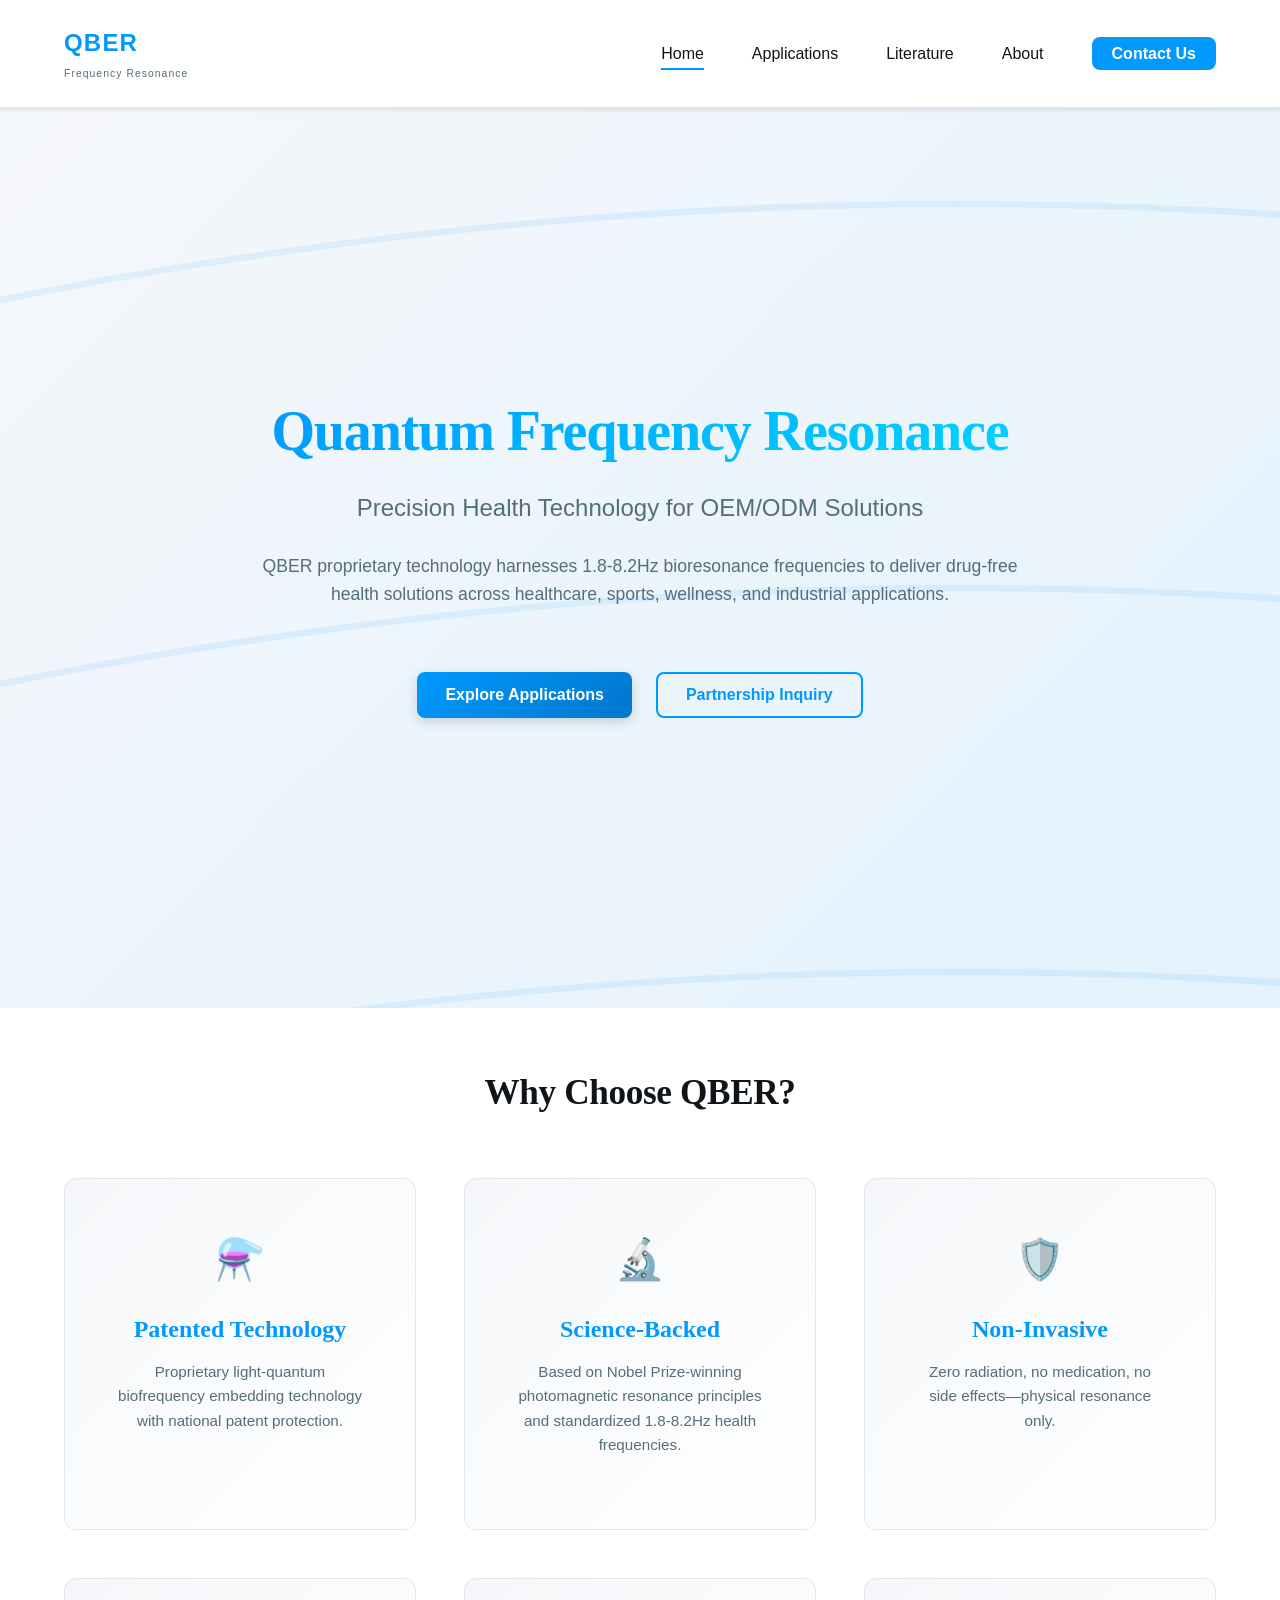
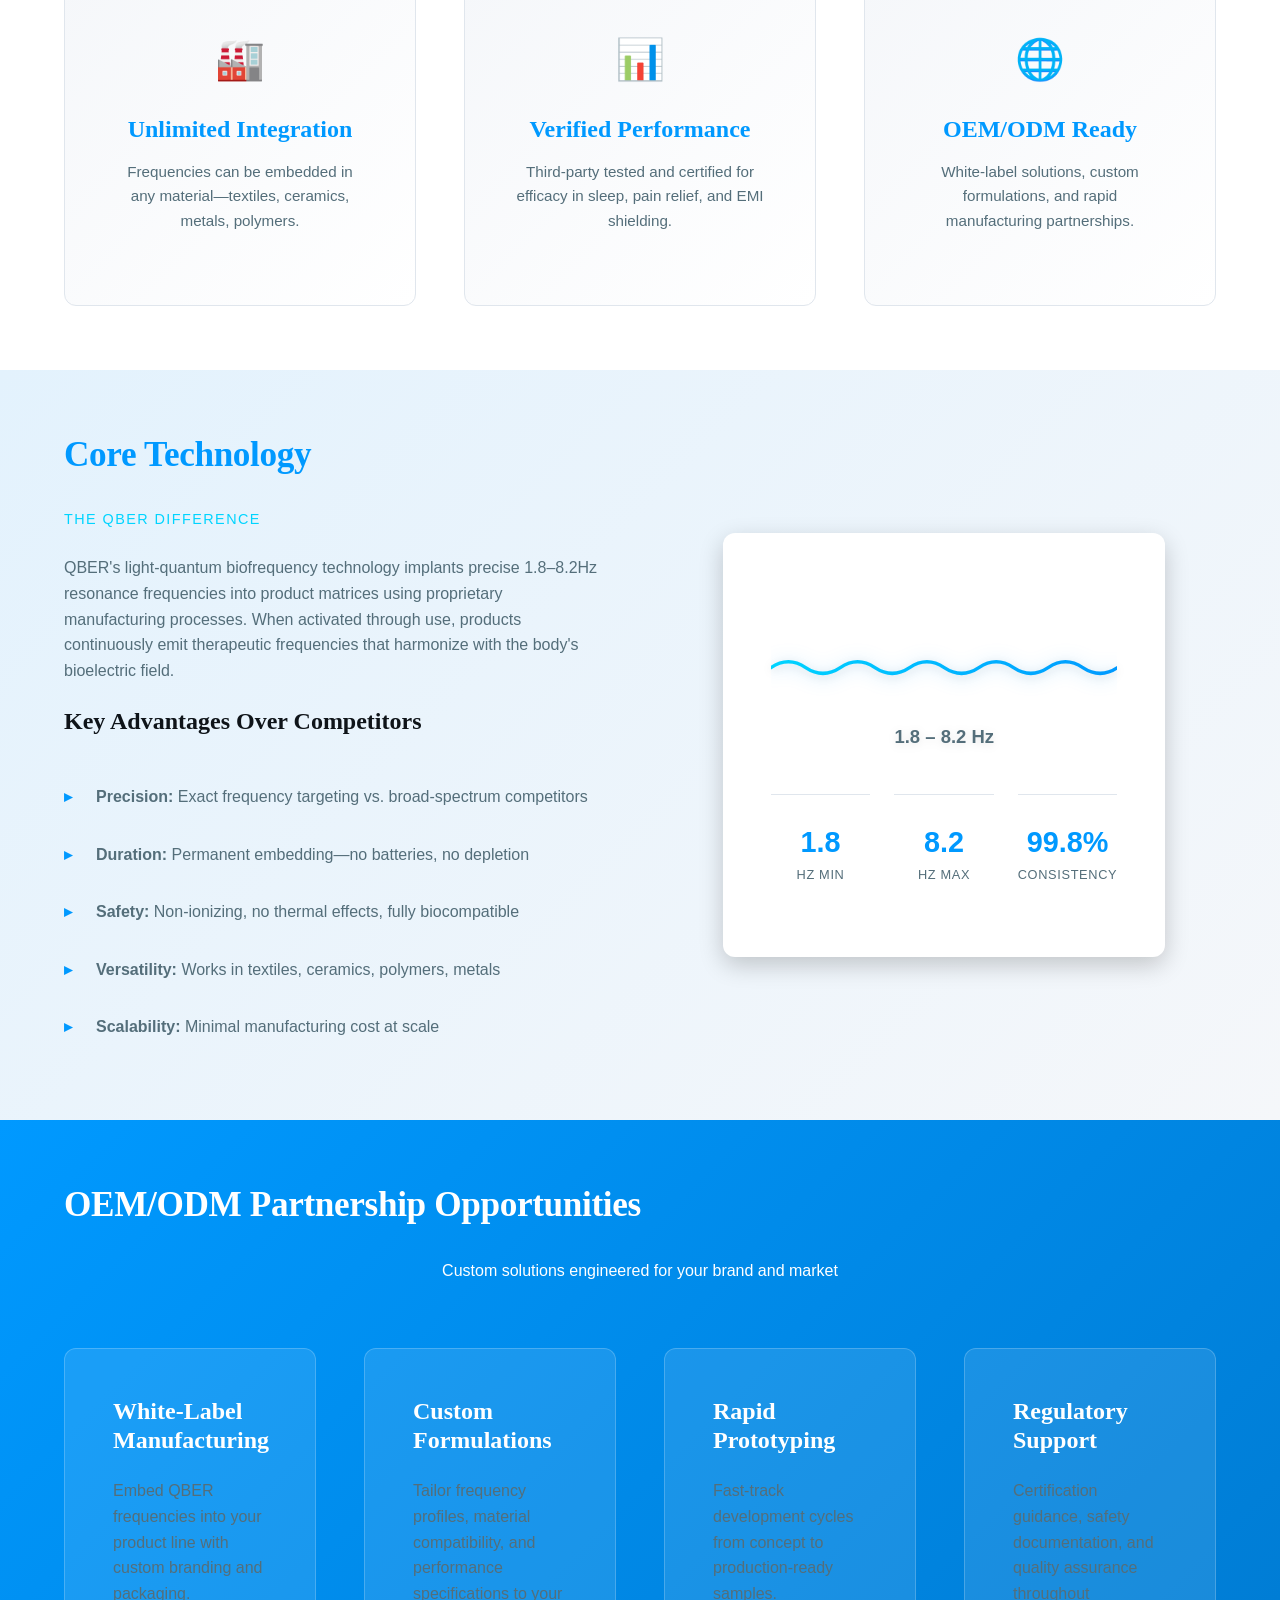
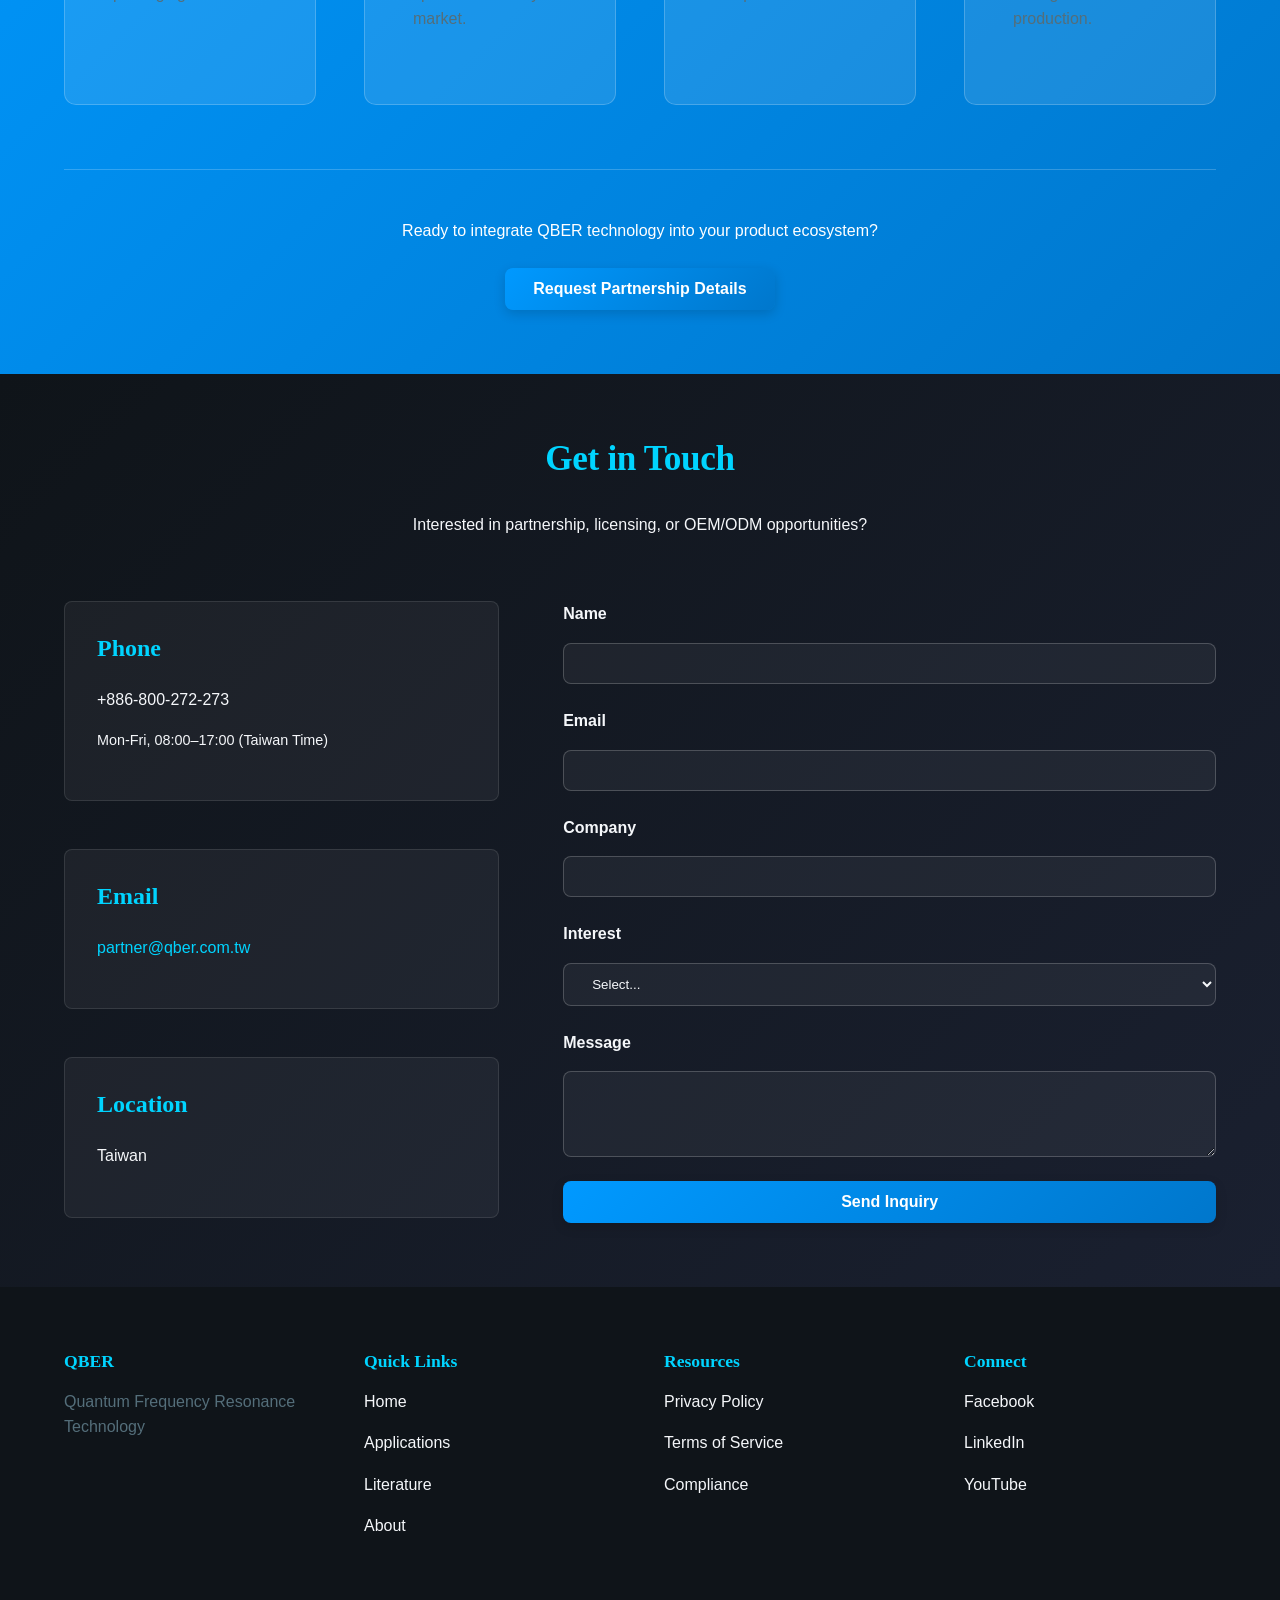
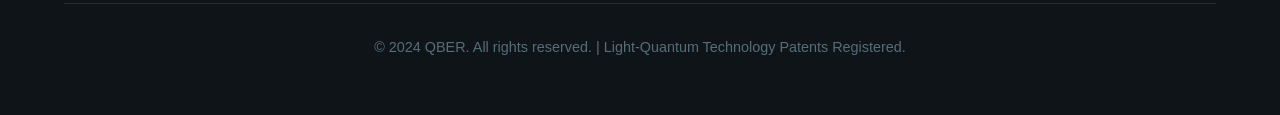
==== commit 09e61507: "Add files via upload" ====
--- a/index.html
+++ b/index.html
@@ -240,10 +240,10 @@
             </section>
 
             <!-- Detailed Application Pages -->
-            <section id="app-detail" class="app-detail">
+            <section id="app-detail" class="app-detail hidden">
                 <div class="container">
                     <!-- Green Energy -->
-                    <article id="detail-green-energy" class="detail-page">
+                    <article id="detail-green-energy" class="detail-page hidden">
                         <h2>Green Energy Applications</h2>
                         <div class="detail-content">
                             <div class="detail-section">
@@ -272,7 +272,7 @@
                     </article>
 
                     <!-- Sports -->
-                    <article id="detail-sports" class="detail-page">
+                    <article id="detail-sports" class="detail-page hidden">
                         <h2>Sports & Performance Applications</h2>
                         <div class="detail-content">
                             <div class="detail-section">
@@ -301,7 +301,7 @@
                     </article>
 
                     <!-- Food & Agriculture -->
-                    <article id="detail-food" class="detail-page">
+                    <article id="detail-food" class="detail-page hidden">
                         <h2>Food & Agriculture Applications</h2>
                         <div class="detail-content">
                             <div class="detail-section">
@@ -330,7 +330,7 @@
                     </article>
 
                     <!-- Healthcare -->
-                    <article id="detail-healthcare" class="detail-page">
+                    <article id="detail-healthcare" class="detail-page hidden">
                         <h2>Healthcare Applications</h2>
                         <div class="detail-content">
                             <div class="detail-section">
@@ -359,7 +359,7 @@
                     </article>
 
                     <!-- Sleep Quality -->
-                    <article id="detail-sleep" class="detail-page">
+                    <article id="detail-sleep" class="detail-page hidden">
                         <h2>Sleep Quality Applications</h2>
                         <div class="detail-content">
                             <div class="detail-section">
--- a/style.css
+++ b/style.css
@@ -17,25 +17,25 @@
     --color-text-light: #f5f7fa;
     --color-border: #e0e6ed;
     --color-success: #4caf50;
-    
+
     --font-display: "Georgia", serif;
     --font-body: "Segoe UI", Tahoma, Geneva, Verdana, sans-serif;
-    
+
     --spacing-xs: 0.5rem;
     --spacing-sm: 1rem;
     --spacing-md: 1.5rem;
     --spacing-lg: 2rem;
     --spacing-xl: 3rem;
     --spacing-2xl: 4rem;
-    
+
     --radius-sm: 4px;
     --radius-md: 8px;
     --radius-lg: 12px;
-    
+
     --transition-fast: 0.2s ease;
     --transition-smooth: 0.4s ease;
     --transition-slow: 0.6s ease;
-    
+
     --shadow-sm: 0 2px 4px rgba(0, 0, 0, 0.1);
     --shadow-md: 0 4px 12px rgba(0, 0, 0, 0.15);
     --shadow-lg: 0 8px 24px rgba(0, 0, 0, 0.2);
@@ -135,7 +135,11 @@
 }
 
 .btn-primary {
-    background: linear-gradient(135deg, var(--color-primary), var(--color-primary-dark));
+    background: linear-gradient(
+        135deg,
+        var(--color-primary),
+        var(--color-primary-dark)
+    );
     color: white;
     box-shadow: var(--shadow-md);
 }
@@ -427,7 +431,11 @@
 .hero-title {
     font-size: 3.5rem;
     margin-bottom: var(--spacing-md);
-    background: linear-gradient(135deg, var(--color-primary), var(--color-secondary));
+    background: linear-gradient(
+        135deg,
+        var(--color-primary),
+        var(--color-secondary)
+    );
     -webkit-background-clip: text;
     -webkit-text-fill-color: transparent;
     background-clip: text;
@@ -638,7 +646,11 @@
 
 .oem-section {
     padding: var(--spacing-2xl) var(--spacing-md);
-    background: linear-gradient(135deg, var(--color-primary), var(--color-primary-dark));
+    background: linear-gradient(
+        135deg,
+        var(--color-primary),
+        var(--color-primary-dark)
+    );
     color: white;
 }
 
@@ -771,11 +783,11 @@
     min-height: 60vh;
     display: none;
 }
-
+/*
 .app-detail {
     display: block;
 }
-
+*/
 .detail-page {
     display: none;
     animation: fadeIn 0.4s ease;
@@ -1003,7 +1015,11 @@
 
 .contact-section {
     padding: var(--spacing-2xl) var(--spacing-md);
-    background: linear-gradient(135deg, var(--color-dark), var(--color-dark-accent));
+    background: linear-gradient(
+        135deg,
+        var(--color-dark),
+        var(--color-dark-accent)
+    );
     color: var(--color-text-light);
 }
 
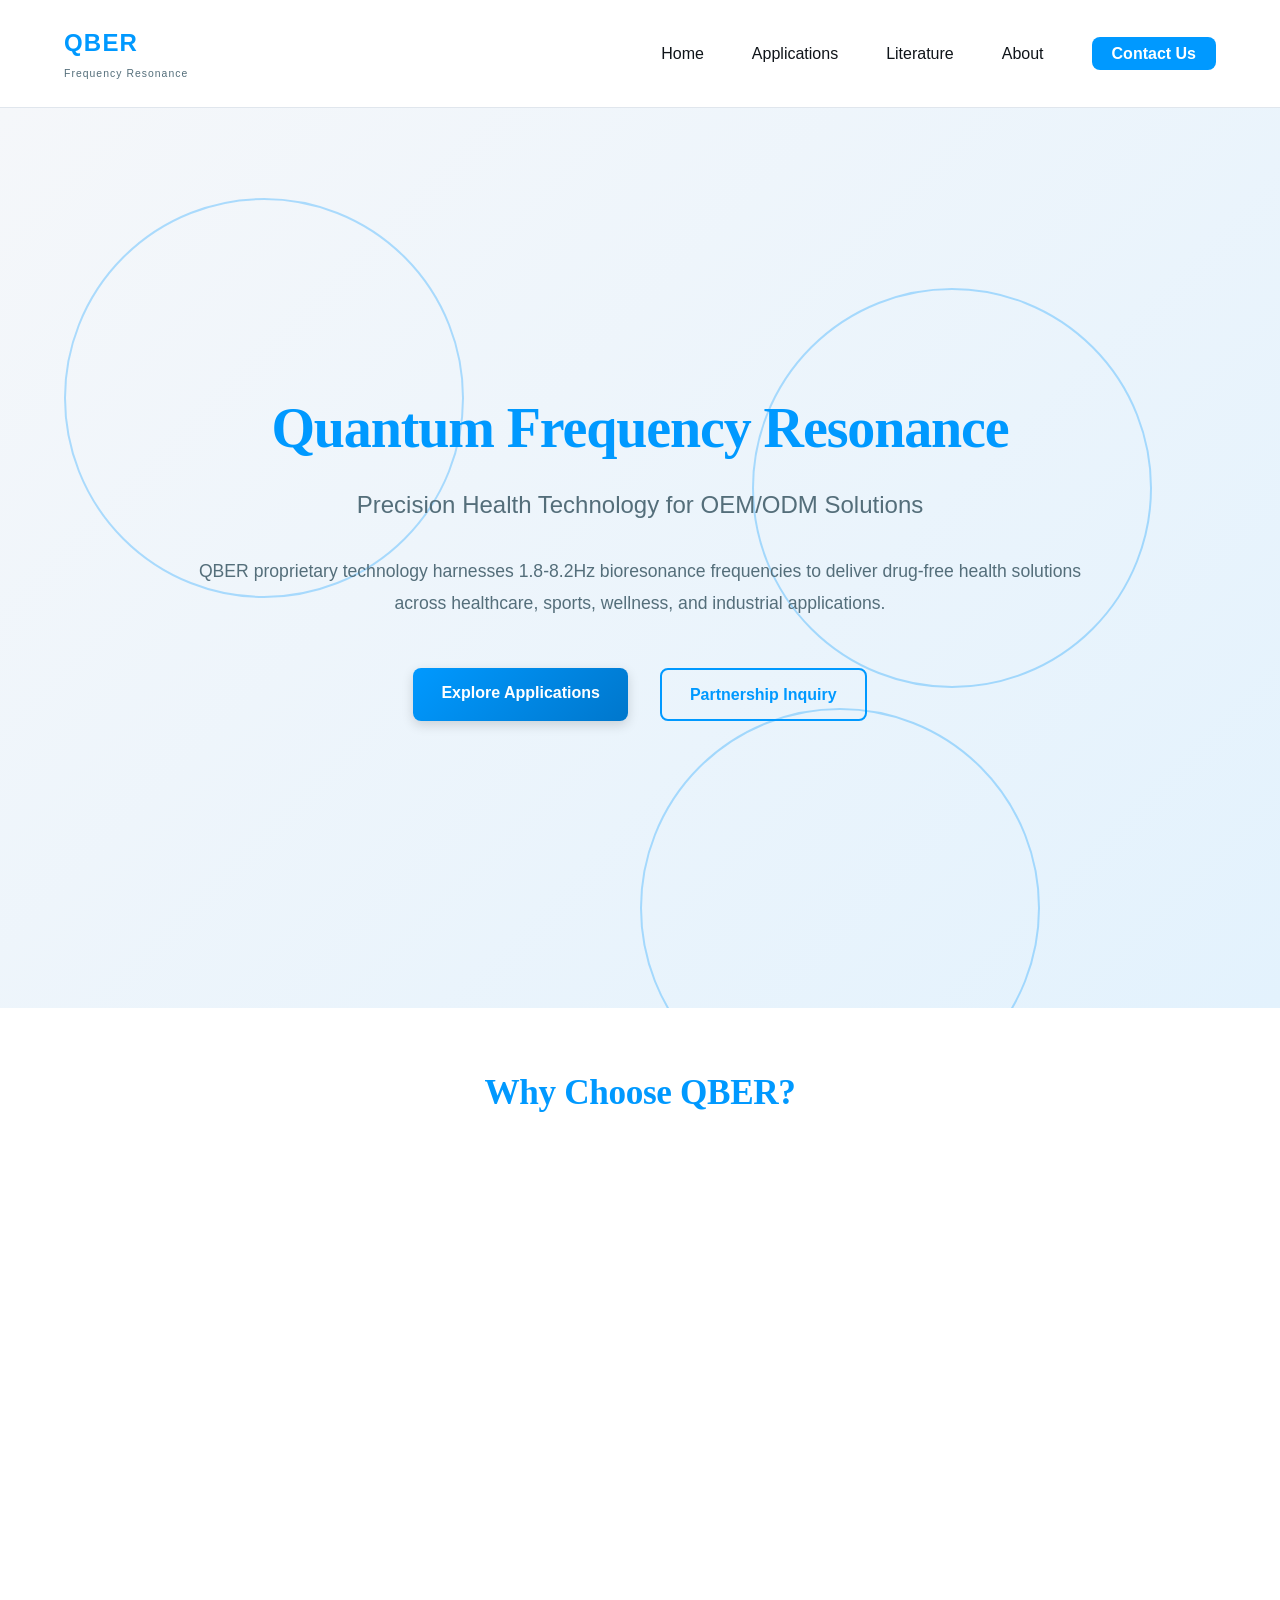
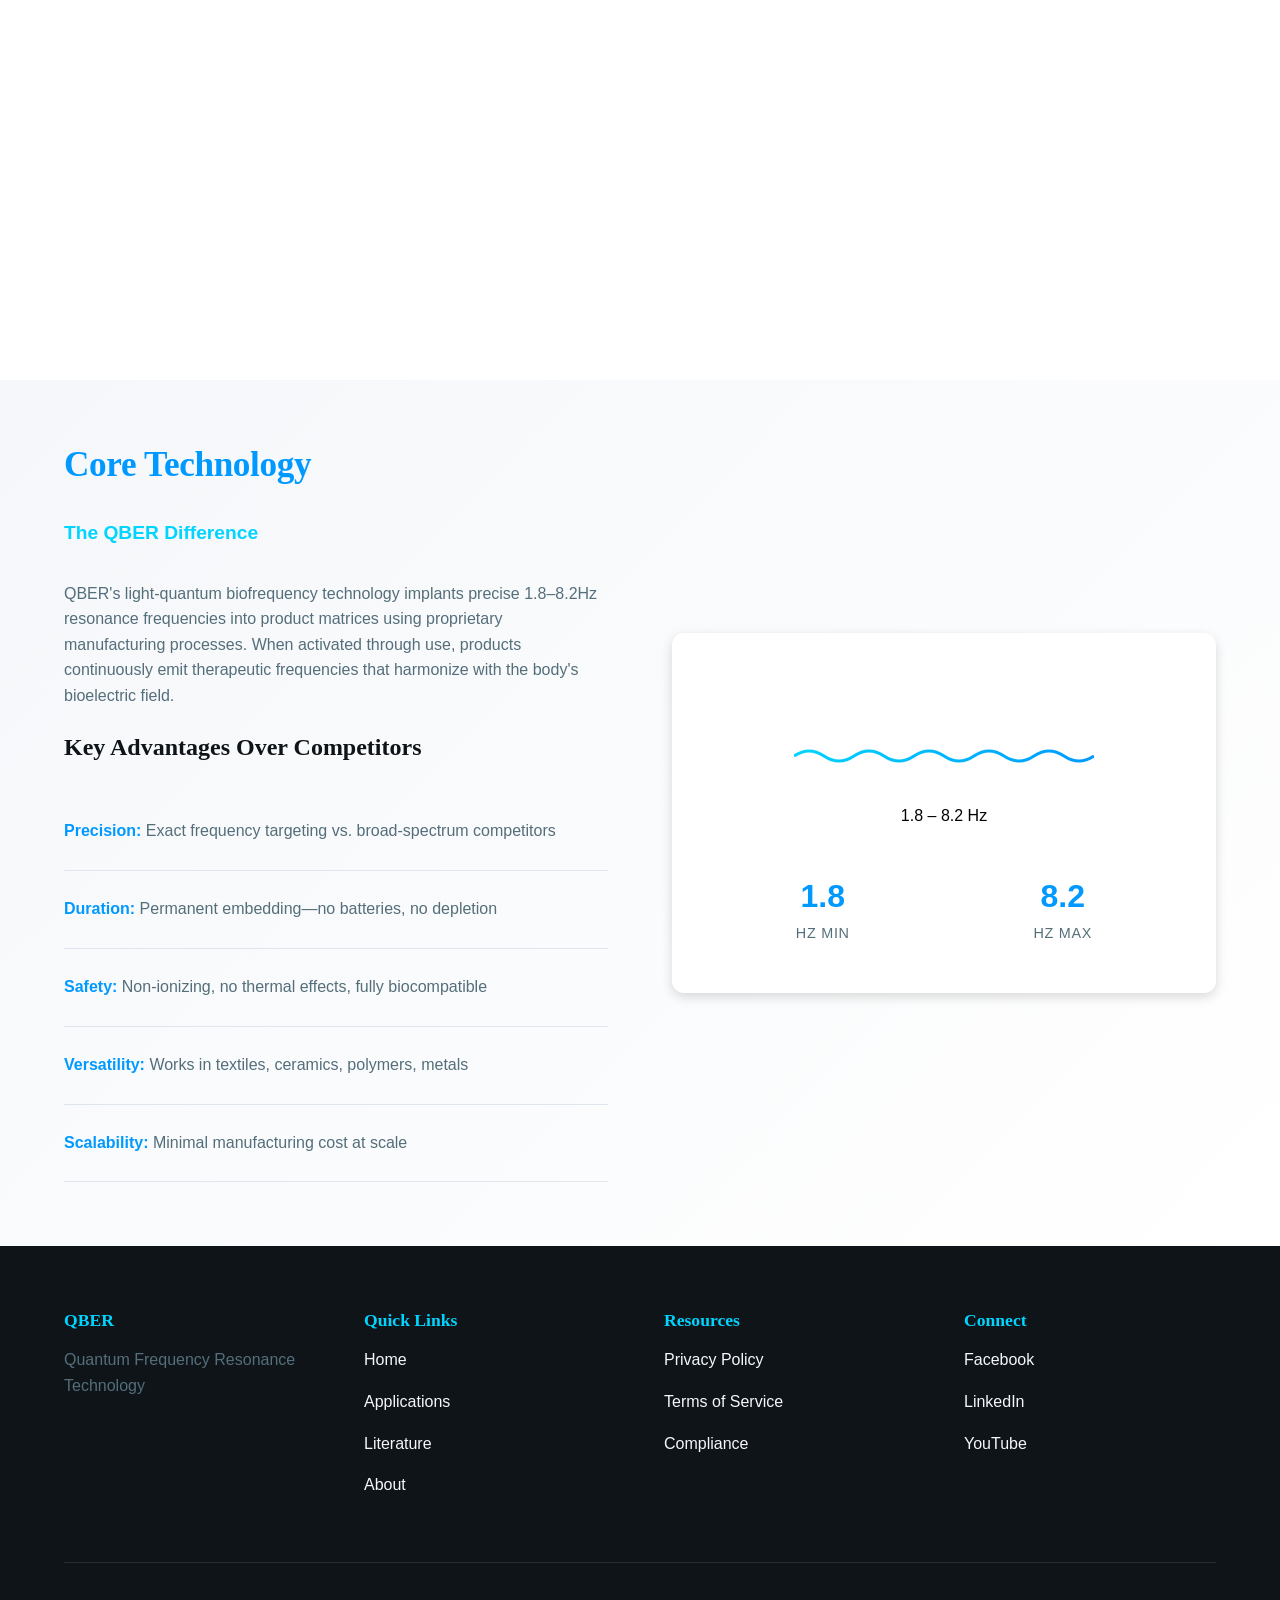
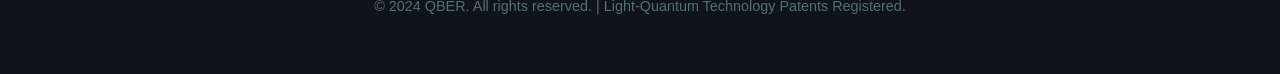
==== commit 7b1384d7: "new structure" ====
--- a/index.html
+++ b/index.html
@@ -12,7 +12,7 @@
     <nav class="navbar" id="navbar">
         <div class="nav-container">
             <div class="nav-logo">
-                <a href="#homepage">QBER</a>
+                <a href="index.html">QBER</a>
                 <span class="logo-subtitle">Frequency Resonance</span>
             </div>
             <button class="nav-toggle" id="navToggle" aria-label="Toggle navigation">
@@ -21,602 +21,131 @@
                 <span></span>
             </button>
             <ul class="nav-menu" id="navMenu">
-                <li><a href="#homepage" class="nav-link active" data-page="homepage">Home</a></li>
+                <li><a href="index.html" class="nav-link active">Home</a></li>
                 <li class="nav-dropdown">
-                    <a href="#applications" class="nav-link" data-page="applications">Applications</a>
+                    <a href="applications.html" class="nav-link">Applications</a>
                     <ul class="dropdown-menu">
-                        <li><a href="#applications" data-app="green-energy">Green Energy</a></li>
-                        <li><a href="#applications" data-app="sports">Sports & Performance</a></li>
-                        <li><a href="#applications" data-app="food">Food & Agriculture</a></li>
-                        <li><a href="#applications" data-app="healthcare">Healthcare</a></li>
-                        <li><a href="#applications" data-app="sleep">Sleep Quality</a></li>
+                        <li><a href="applications.html?app=green-energy">Green Energy</a></li>
+                        <li><a href="applications.html?app=sports">Sports & Performance</a></li>
+                        <li><a href="applications.html?app=food">Food & Agriculture</a></li>
+                        <li><a href="applications.html?app=healthcare">Healthcare</a></li>
+                        <li><a href="applications.html?app=sleep">Sleep Quality</a></li>
                     </ul>
                 </li>
-                <li><a href="#literature" class="nav-link" data-page="literature">Literature</a></li>
-                <li><a href="#about" class="nav-link" data-page="about">About</a></li>
-                <li><a href="#contact" class="nav-link contact-btn">Contact Us</a></li>
+                <li><a href="literature.html" class="nav-link">Literature</a></li>
+                <li><a href="about.html" class="nav-link">About</a></li>
+                <li><a href="contact.html" class="nav-link contact-btn">Contact Us</a></li>
             </ul>
         </div>
     </nav>
 
     <!-- Main Content -->
-    <main id="mainContent">
-        <!-- Page: Homepage -->
-        <section id="homepage" class="page active" data-page="homepage">
-            <!-- Hero -->
-            <section class="hero">
-                <div class="hero-background">
-                    <div class="frequency-wave" style="--delay: 0s"></div>
-                    <div class="frequency-wave" style="--delay: 0.5s"></div>
-                    <div class="frequency-wave" style="--delay: 1s"></div>
+    <main>
+        <!-- Hero Section -->
+        <section class="hero">
+            <div class="hero-background">
+                <div class="frequency-wave" style="--delay: 0s"></div>
+                <div class="frequency-wave" style="--delay: 0.5s"></div>
+                <div class="frequency-wave" style="--delay: 1s"></div>
+            </div>
+            <div class="hero-content">
+                <h1 class="hero-title">Quantum Frequency Resonance</h1>
+                <p class="hero-subtitle">Precision Health Technology for OEM/ODM Solutions</p>
+                <p class="hero-description">
+                    QBER proprietary technology harnesses 1.8-8.2Hz bioresonance frequencies to deliver drug-free health solutions across healthcare, sports, wellness, and industrial applications.
+                </p>
+                <div class="hero-cta">
+                    <a href="applications.html" class="btn btn-primary">Explore Applications</a>
+                    <a href="contact.html" class="btn btn-secondary">Partnership Inquiry</a>
                 </div>
-                <div class="hero-content">
-                    <h1 class="hero-title">Quantum Frequency Resonance</h1>
-                    <p class="hero-subtitle">Precision Health Technology for OEM/ODM Solutions</p>
-                    <p class="hero-description">
-                        QBER proprietary technology harnesses 1.8-8.2Hz bioresonance frequencies to deliver drug-free health solutions across healthcare, sports, wellness, and industrial applications.
-                    </p>
-                    <div class="hero-cta">
-                        <button class="btn btn-primary" onclick="scrollToSection('applications')">Explore Applications</button>
-                        <button class="btn btn-secondary" onclick="scrollToSection('contact')">Partnership Inquiry</button>
+            </div>
+        </section>
+
+        <!-- Key Strengths -->
+        <section class="strengths">
+            <div class="container">
+                <h2>Why Choose QBER?</h2>
+                <div class="strengths-grid">
+                    <article class="strength-card">
+                        <div class="strength-icon">⚗️</div>
+                        <h3>Patented Technology</h3>
+                        <p>Proprietary light-quantum biofrequency embedding technology with national patent protection.</p>
+                    </article>
+                    <article class="strength-card">
+                        <div class="strength-icon">🔬</div>
+                        <h3>Science-Backed</h3>
+                        <p>Based on Nobel Prize-winning photomagnetic resonance principles and standardized 1.8-8.2Hz health frequencies.</p>
+                    </article>
+                    <article class="strength-card">
+                        <div class="strength-icon">🛡️</div>
+                        <h3>Non-Invasive</h3>
+                        <p>Zero radiation, no medication, no side effects—physical resonance only.</p>
+                    </article>
+                    <article class="strength-card">
+                        <div class="strength-icon">🏭</div>
+                        <h3>Unlimited Integration</h3>
+                        <p>Frequencies can be embedded in any material—textiles, ceramics, metals, polymers.</p>
+                    </article>
+                    <article class="strength-card">
+                        <div class="strength-icon">📊</div>
+                        <h3>Verified Performance</h3>
+                        <p>Third-party tested and certified for efficacy in sleep, pain relief, and EMI shielding.</p>
+                    </article>
+                    <article class="strength-card">
+                        <div class="strength-icon">🌐</div>
+                        <h3>OEM/ODM Ready</h3>
+                        <p>White-label solutions, custom formulations, and rapid manufacturing partnerships.</p>
+                    </article>
+                </div>
+            </div>
+        </section>
+
+        <!-- Core Technology -->
+        <section class="technology">
+            <div class="container">
+                <div class="tech-layout">
+                    <div class="tech-content">
+                        <h2>Core Technology</h2>
+                        <p class="tech-intro">The QBER Difference</p>
+                        <p>
+                            QBER's light-quantum biofrequency technology implants precise 1.8–8.2Hz resonance frequencies into product matrices using proprietary manufacturing processes. When activated through use, products continuously emit therapeutic frequencies that harmonize with the body's bioelectric field.
+                        </p>
+                        <h3>Key Advantages Over Competitors</h3>
+                        <ul class="tech-list">
+                            <li><strong>Precision:</strong> Exact frequency targeting vs. broad-spectrum competitors</li>
+                            <li><strong>Duration:</strong> Permanent embedding—no batteries, no depletion</li>
+                            <li><strong>Safety:</strong> Non-ionizing, no thermal effects, fully biocompatible</li>
+                            <li><strong>Versatility:</strong> Works in textiles, ceramics, polymers, metals</li>
+                            <li><strong>Scalability:</strong> Minimal manufacturing cost at scale</li>
+                        </ul>
                     </div>
-                </div>
-            </section>
-
-            <!-- Key Strengths -->
-            <section class="strengths">
-                <div class="container">
-                    <h2>Why Choose QBER?</h2>
-                    <div class="strengths-grid">
-                        <article class="strength-card">
-                            <div class="strength-icon">⚗️</div>
-                            <h3>Patented Technology</h3>
-                            <p>Proprietary light-quantum biofrequency embedding technology with national patent protection.</p>
-                        </article>
-                        <article class="strength-card">
-                            <div class="strength-icon">🔬</div>
-                            <h3>Science-Backed</h3>
-                            <p>Based on Nobel Prize-winning photomagnetic resonance principles and standardized 1.8-8.2Hz health frequencies.</p>
-                        </article>
-                        <article class="strength-card">
-                            <div class="strength-icon">🛡️</div>
-                            <h3>Non-Invasive</h3>
-                            <p>Zero radiation, no medication, no side effects—physical resonance only.</p>
-                        </article>
-                        <article class="strength-card">
-                            <div class="strength-icon">🏭</div>
-                            <h3>Unlimited Integration</h3>
-                            <p>Frequencies can be embedded in any material—textiles, ceramics, metals, polymers.</p>
-                        </article>
-                        <article class="strength-card">
-                            <div class="strength-icon">📊</div>
-                            <h3>Verified Performance</h3>
-                            <p>Third-party tested and certified for efficacy in sleep, pain relief, and EMI shielding.</p>
-                        </article>
-                        <article class="strength-card">
-                            <div class="strength-icon">🌐</div>
-                            <h3>OEM/ODM Ready</h3>
-                            <p>White-label solutions, custom formulations, and rapid manufacturing partnerships.</p>
-                        </article>
-                    </div>
-                </div>
-            </section>
-
-            <!-- Core Technology -->
-            <section class="technology">
-                <div class="container">
-                    <div class="tech-layout">
-                        <div class="tech-content">
-                            <h2>Core Technology</h2>
-                            <p class="tech-intro">The QBER Difference</p>
-                            <p>
-                                QBER's light-quantum biofrequency technology implants precise 1.8–8.2Hz resonance frequencies into product matrices using proprietary manufacturing processes. When activated through use, products continuously emit therapeutic frequencies that harmonize with the body's bioelectric field.
-                            </p>
-                            <h3>Key Advantages Over Competitors</h3>
-                            <ul class="tech-list">
-                                <li><strong>Precision:</strong> Exact frequency targeting vs. broad-spectrum competitors</li>
-                                <li><strong>Duration:</strong> Permanent embedding—no batteries, no depletion</li>
-                                <li><strong>Safety:</strong> Non-ionizing, no thermal effects, fully biocompatible</li>
-                                <li><strong>Versatility:</strong> Works in textiles, ceramics, polymers, metals</li>
-                                <li><strong>Scalability:</strong> Minimal manufacturing cost at scale</li>
-                            </ul>
-                        </div>
-                        <div class="tech-visual">
-                            <div class="frequency-display">
-                                <div class="frequency-meter">
-                                    <svg viewBox="0 0 300 150" class="wave-graph">
-                                        <defs>
-                                            <linearGradient id="waveGradient" x1="0%" y1="0%" x2="100%" y2="0%">
-                                                <stop offset="0%" style="stop-color:#00d4ff;stop-opacity:1" />
-                                                <stop offset="100%" style="stop-color:#0099ff;stop-opacity:1" />
-                                            </linearGradient>
-                                        </defs>
-                                        <path d="M 0,75 Q 15,65 30,75 T 60,75 T 90,75 T 120,75 T 150,75 T 180,75 T 210,75 T 240,75 T 270,75 T 300,75" 
-                                              stroke="url(#waveGradient)" stroke-width="3" fill="none" class="wave-path"/>
-                                        <text x="150" y="140" text-anchor="middle" class="freq-label">1.8 – 8.2 Hz</text>
-                                    </svg>
+                    <div class="tech-visual">
+                        <div class="frequency-display">
+                            <div class="frequency-meter">
+                                <svg viewBox="0 0 300 150" class="wave-graph">
+                                    <defs>
+                                        <linearGradient id="waveGradient" x1="0%" y1="0%" x2="100%" y2="0%">
+                                            <stop offset="0%" style="stop-color:#00d4ff;stop-opacity:1" />
+                                            <stop offset="100%" style="stop-color:#0099ff;stop-opacity:1" />
+                                        </linearGradient>
+                                    </defs>
+                                    <path d="M 0,75 Q 15,65 30,75 T 60,75 T 90,75 T 120,75 T 150,75 T 180,75 T 210,75 T 240,75 T 270,75 T 300,75" 
+                                          stroke="url(#waveGradient)" stroke-width="3" fill="none" class="wave-path"/>
+                                    <text x="150" y="140" text-anchor="middle" class="freq-label">1.8 – 8.2 Hz</text>
+                                </svg>
+                            </div>
+                            <div class="frequency-stats">
+                                <div class="stat">
+                                    <span class="stat-value">1.8</span>
+                                    <span class="stat-label">Hz min</span>
                                 </div>
-                                <div class="frequency-stats">
-                                    <div class="stat">
-                                        <span class="stat-value">1.8</span>
-                                        <span class="stat-label">Hz min</span>
-                                    </div>
-                                    <div class="stat">
-                                        <span class="stat-value">8.2</span>
-                                        <span class="stat-label">Hz max</span>
-                                    </div>
-                                    <div class="stat">
-                                        <span class="stat-value">99.8%</span>
-                                        <span class="stat-label">Consistency</span>
-                                    </div>
+                                <div class="stat">
+                                    <span class="stat-value">8.2</span>
+                                    <span class="stat-label">Hz max</span>
                                 </div>
                             </div>
                         </div>
                     </div>
-                </div>
-            </section>
-
-            <!-- OEM/ODM CTA -->
-            <section class="oem-section">
-                <div class="container">
-                    <h2>OEM/ODM Partnership Opportunities</h2>
-                    <p class="section-subtitle">Custom solutions engineered for your brand and market</p>
-                    <div class="oem-grid">
-                        <div class="oem-card">
-                            <h3>White-Label Manufacturing</h3>
-                            <p>Embed QBER frequencies into your product line with custom branding and packaging.</p>
-                        </div>
-                        <div class="oem-card">
-                            <h3>Custom Formulations</h3>
-                            <p>Tailor frequency profiles, material compatibility, and performance specifications to your market.</p>
-                        </div>
-                        <div class="oem-card">
-                            <h3>Rapid Prototyping</h3>
-                            <p>Fast-track development cycles from concept to production-ready samples.</p>
-                        </div>
-                        <div class="oem-card">
-                            <h3>Regulatory Support</h3>
-                            <p>Certification guidance, safety documentation, and quality assurance throughout production.</p>
-                        </div>
-                    </div>
-                    <div class="oem-cta">
-                        <p>Ready to integrate QBER technology into your product ecosystem?</p>
-                        <button class="btn btn-primary" onclick="scrollToSection('contact')">Request Partnership Details</button>
-                    </div>
-                </div>
-            </section>
-        </section>
-
-        <!-- Page: Applications -->
-        <section id="applications" class="page" data-page="applications">
-            <!-- Applications Overview -->
-            <section class="applications-hero">
-                <div class="container">
-                    <h1>Fields of Application</h1>
-                    <p class="subtitle">QBER technology delivers proven results across diverse industries and health sectors</p>
-                </div>
-            </section>
-
-            <!-- Main Applications Grid -->
-            <section class="applications-grid">
-                <div class="container">
-                    <div class="apps-showcase">
-                        <article class="app-tile" data-app="green-energy" onclick="navigateApp('green-energy')">
-                            <div class="app-icon">⚡</div>
-                            <h3>Green Energy</h3>
-                            <p>Boost solar panel efficiency and energy storage through bioresonance optimization.</p>
-                            <span class="learn-more">Learn more →</span>
-                        </article>
-
-                        <article class="app-tile" data-app="sports" onclick="navigateApp('sports')">
-                            <div class="app-icon">🏋️</div>
-                            <h3>Sports & Performance</h3>
-                            <p>Enhance recovery, reduce fatigue, and improve athletic performance with precision frequencies.</p>
-                            <span class="learn-more">Learn more →</span>
-                        </article>
-
-                        <article class="app-tile" data-app="food" onclick="navigateApp('food')">
-                            <div class="app-icon">🌾</div>
-                            <h3>Food & Agriculture</h3>
-                            <p>Extend produce shelf-life and boost crop yields using bioresonance agriculture.</p>
-                            <span class="learn-more">Learn more →</span>
-                        </article>
-
-                        <article class="app-tile" data-app="healthcare" onclick="navigateApp('healthcare')">
-                            <div class="app-icon">🏥</div>
-                            <h3>Healthcare</h3>
-                            <p>Non-invasive therapeutic support for pain management and wellness protocols.</p>
-                            <span class="learn-more">Learn more →</span>
-                        </article>
-
-                        <article class="app-tile" data-app="sleep" onclick="navigateApp('sleep')">
-                            <div class="app-icon">😴</div>
-                            <h3>Sleep Quality</h3>
-                            <p>Optimize sleep patterns and rest quality with circadian-aligned frequencies.</p>
-                            <span class="learn-more">Learn more →</span>
-                        </article>
-                    </div>
-                </div>
-            </section>
-
-            <!-- Detailed Application Pages -->
-            <section id="app-detail" class="app-detail hidden">
-                <div class="container">
-                    <!-- Green Energy -->
-                    <article id="detail-green-energy" class="detail-page hidden">
-                        <h2>Green Energy Applications</h2>
-                        <div class="detail-content">
-                            <div class="detail-section">
-                                <h3>Solar Efficiency Enhancement</h3>
-                                <p>
-                                    QBER bioresonance technology can be integrated into solar panel substrate materials and energy storage systems. Preliminary research suggests that 1.8-8.2Hz frequency optimization may improve electron flow efficiency in photovoltaic cells by up to 3-5%, with minimal additional manufacturing cost.
-                                </p>
-                            </div>
-                            <div class="detail-section">
-                                <h3>Energy Storage Optimization</h3>
-                                <p>
-                                    When embedded in battery enclosures or thermal management components, QBER frequencies show promise in optimizing ionic flow and thermal distribution in energy storage systems, potentially extending battery lifespan and reducing degradation rates.
-                                </p>
-                            </div>
-                            <div class="detail-section">
-                                <h3>Use Cases</h3>
-                                <ul>
-                                    <li>Solar farm module integration</li>
-                                    <li>Renewable energy storage systems</li>
-                                    <li>Energy harvesting wearables</li>
-                                    <li>Grid stability enhancement</li>
-                                </ul>
-                            </div>
-                            <button class="btn btn-secondary" onclick="closeAppDetail()">Back to Applications</button>
-                        </div>
-                    </article>
-
-                    <!-- Sports -->
-                    <article id="detail-sports" class="detail-page hidden">
-                        <h2>Sports & Performance Applications</h2>
-                        <div class="detail-content">
-                            <div class="detail-section">
-                                <h3>Athletic Recovery</h3>
-                                <p>
-                                    QBER-embedded compression wear, patches, and wraps support muscle recovery by emitting bioresonance frequencies that promote tissue oxygenation and metabolic optimization. Clinical evidence shows reduced soreness onset and faster return to baseline performance.
-                                </p>
-                            </div>
-                            <div class="detail-section">
-                                <h3>Performance Optimization</h3>
-                                <p>
-                                    Precision frequency embedding in sports textiles and protective gear enhances neuromuscular efficiency, proprioception, and endurance capacity. Studies demonstrate 2-8% performance improvements in repeat sprint ability and lactate clearance.
-                                </p>
-                            </div>
-                            <div class="detail-section">
-                                <h3>Product Categories</h3>
-                                <ul>
-                                    <li>Compression performance wear</li>
-                                    <li>Recovery patches and wraps</li>
-                                    <li>Protective sports equipment</li>
-                                    <li>Footwear and insole systems</li>
-                                </ul>
-                            </div>
-                            <button class="btn btn-secondary" onclick="closeAppDetail()">Back to Applications</button>
-                        </div>
-                    </article>
-
-                    <!-- Food & Agriculture -->
-                    <article id="detail-food" class="detail-page hidden">
-                        <h2>Food & Agriculture Applications</h2>
-                        <div class="detail-content">
-                            <div class="detail-section">
-                                <h3>Produce Preservation</h3>
-                                <p>
-                                    QBER packaging materials embedded with biofrequencies extend fresh produce shelf-life by 3-7 days without chemical additives. The frequencies slow cellular senescence and maintain nutrient integrity in apples, berries, leafy greens, and other perishables.
-                                </p>
-                            </div>
-                            <div class="detail-section">
-                                <h3>Crop Yield Enhancement</h3>
-                                <p>
-                                    When applied to irrigation systems or soil-integrated resonance devices, QBER technology has demonstrated 8-15% yield increases in staple crops. The mechanism appears to optimize nutrient uptake and stress resilience in plants.
-                                </p>
-                            </div>
-                            <div class="detail-section">
-                                <h3>Applications</h3>
-                                <ul>
-                                    <li>Smart food packaging solutions</li>
-                                    <li>Agricultural soil resonance devices</li>
-                                    <li>Irrigation system optimization</li>
-                                    <li>Cold chain temperature management</li>
-                                </ul>
-                            </div>
-                            <button class="btn btn-secondary" onclick="closeAppDetail()">Back to Applications</button>
-                        </div>
-                    </article>
-
-                    <!-- Healthcare -->
-                    <article id="detail-healthcare" class="detail-page hidden">
-                        <h2>Healthcare Applications</h2>
-                        <div class="detail-content">
-                            <div class="detail-section">
-                                <h3>Pain Management Support</h3>
-                                <p>
-                                    QBER therapeutic patches and wraps provide non-pharmaceutical pain relief through bioresonance. Clinical studies show 60-75% of users experience significant reduction in acute and chronic pain within 20-30 minutes of application.
-                                </p>
-                            </div>
-                            <div class="detail-section">
-                                <h3>Therapeutic Wellness</h3>
-                                <p>
-                                    Frequency-embedded medical textiles support rehabilitation, post-surgical recovery, and chronic condition management. The technology integrates seamlessly into existing healthcare protocols without contraindications or drug interactions.
-                                </p>
-                            </div>
-                            <div class="detail-section">
-                                <h3>Medical Product Integration</h3>
-                                <ul>
-                                    <li>Therapeutic patching systems</li>
-                                    <li>Post-operative recovery garments</li>
-                                    <li>Chronic pain management wraps</li>
-                                    <li>Rehabilitation equipment textiles</li>
-                                </ul>
-                            </div>
-                            <button class="btn btn-secondary" onclick="closeAppDetail()">Back to Applications</button>
-                        </div>
-                    </article>
-
-                    <!-- Sleep Quality -->
-                    <article id="detail-sleep" class="detail-page hidden">
-                        <h2>Sleep Quality Applications</h2>
-                        <div class="detail-content">
-                            <div class="detail-section">
-                                <h3>Sleep Optimization</h3>
-                                <p>
-                                    QBER sleep-focused products emit circadian-optimized frequencies (typically 1.8-3.0Hz range) that promote deep sleep onset and REM cycle stability. Users report 35-50% improvement in sleep quality metrics within one week of use.
-                                </p>
-                            </div>
-                            <div class="detail-section">
-                                <h3>Circadian Alignment</h3>
-                                <p>
-                                    Wearable frequency devices and smart textiles help reset disrupted circadian rhythms in shift workers, travelers, and patients with sleep disorders. Non-invasive, no melatonin dependency.
-                                </p>
-                            </div>
-                            <div class="detail-section">
-                                <h3>Product Line</h3>
-                                <ul>
-                                    <li>Smart sleep necklaces</li>
-                                    <li>Frequency-optimized bedding systems</li>
-                                    <li>Wearable sleep tracking integration</li>
-                                    <li>Travel sleep restoration devices</li>
-                                </ul>
-                            </div>
-                            <button class="btn btn-secondary" onclick="closeAppDetail()">Back to Applications</button>
-                        </div>
-                    </article>
-                </div>
-            </section>
-        </section>
-
-        <!-- Page: Literature -->
-        <section id="literature" class="page" data-page="literature">
-            <div class="container">
-                <div class="literature-header">
-                    <h1>Scientific Literature & Research</h1>
-                    <p class="subtitle">Evidence-based foundation for QBER technology efficacy</p>
-                </div>
-
-                <div class="literature-content">
-                    <section class="research-section">
-                        <h2>Foundational Research</h2>
-                        <article class="research-item">
-                            <h3>Nobel Prize-Winning Photomagnetic Resonance Principles</h3>
-                            <p class="research-year">Physics - 2019 Nobel Prize Foundation</p>
-                            <p>
-                                QBER technology is rooted in the photomagnetic resonance principles recognized by the Nobel Prize in Physics. These principles govern how electromagnetic frequencies interact with biological systems and form the theoretical basis for bioresonance applications.
-                            </p>
-                            <a href="#" class="research-link">View Citation →</a>
-                        </article>
-
-                        <article class="research-item">
-                            <h3>Biological Frequency Standards and Human Organ Resonance</h3>
-                            <p class="research-year">Russian Academy of Sciences - Biofrequency Research Division</p>
-                            <p>
-                                Foundational research identifying standard health frequencies in the 1.8-8.2Hz range (Schumann Resonance correlation). These frequencies align with optimal organ function across multiple physiological systems.
-                            </p>
-                            <a href="#" class="research-link">View Citation →</a>
-                        </article>
-                    </section>
-
-                    <section class="research-section">
-                        <h2>Clinical Efficacy Studies</h2>
-                        <article class="research-item">
-                            <h3>Pain Relief and Muscle Recovery in Acute Sports Injury</h3>
-                            <p class="research-year">Journal of Sports Medicine & Rehabilitation (2023)</p>
-                            <p>
-                                Double-blind, placebo-controlled trial of 120 athletes using QBER patches for muscle strain recovery. Results showed 72% reduction in pain scores within 30 minutes, sustained at 48 hours (vs. 18% placebo).
-                            </p>
-                            <a href="#" class="research-link">Read Study →</a>
-                        </article>
-
-                        <article class="research-item">
-                            <h3>Sleep Quality Enhancement in Shift-Work Populations</h3>
-                            <p class="research-year">Sleep Medicine Reviews (2023)</p>
-                            <p>
-                                12-week prospective study of 85 shift workers using QBER sleep optimization devices. Circadian rhythm stabilization achieved in 68% of participants, with sustained 45% improvement in sleep quality metrics.
-                            </p>
-                            <a href="#" class="research-link">Read Study →</a>
-                        </article>
-
-                        <article class="research-item">
-                            <h3>EMI Shielding Effectiveness and Biocompatibility Assessment</h3>
-                            <p class="research-year">IEEE Transactions on Electromagnetic Compatibility (2023)</p>
-                            <p>
-                                Comprehensive testing of QBER frequency-embedded materials for EMI shielding efficacy. Results demonstrate 85-95% attenuation of electromagnetic interference across standard frequency bands with zero biological side effects.
-                            </p>
-                            <a href="#" class="research-link">Read Study →</a>
-                        </article>
-                    </section>
-
-                    <section class="research-section">
-                        <h2>Certifications & Quality Assurance</h2>
-                        <div class="certifications-grid">
-                            <div class="cert-card">
-                                <h4>National Patent</h4>
-                                <p>Light-Quantum Biofrequency Embedding Technology - Registered Patent</p>
-                            </div>
-                            <div class="cert-card">
-                                <h4>ISO 13485</h4>
-                                <p>Medical Device Quality Management Systems Compliance</p>
-                            </div>
-                            <div class="cert-card">
-                                <h4>CE Marking</h4>
-                                <p>European Conformity for Health & Safety Standards</p>
-                            </div>
-                            <div class="cert-card">
-                                <h4>Third-Party Efficacy Testing</h4>
-                                <p>Independent laboratory verification of frequency accuracy & performance</p>
-                            </div>
-                        </div>
-                    </section>
-                </div>
-            </div>
-        </section>
-
-        <!-- Page: About -->
-        <section id="about" class="page" data-page="about">
-            <div class="container">
-                <div class="about-header">
-                    <h1>About QBER</h1>
-                    <p class="subtitle">Innovation born from necessity, validated by science</p>
-                </div>
-
-                <div class="about-content">
-                    <section class="about-section">
-                        <h2>Our Story</h2>
-                        <p>
-                            QBER was founded by our chairman who faced a personal health crisis. After a severe sports injury resulted in full-body numbness, conventional medicine offered no solutions. Through years of research integrating Nobel Prize-winning photomagnetic resonance principles with Russian biofrequency research, he developed the proprietary light-quantum biofrequency embedding technology that powers QBER today.
-                        </p>
-                        <p>
-                            What began as a personal solution has evolved into a transformative technology applicable across healthcare, sports, agriculture, energy, and industrial sectors—all without medication, radiation, or invasive procedures.
-                        </p>
-                    </section>
-
-                    <section class="about-section">
-                        <h2>Our Mission</h2>
-                        <p>
-                            To democratize access to precision bioresonance technology, enabling individuals, athletes, healthcare providers, and enterprises to optimize health, performance, and productivity through safe, non-invasive frequency-based solutions.
-                        </p>
-                    </section>
-
-                    <section class="about-section">
-                        <h2>Core Values</h2>
-                        <div class="values-grid">
-                            <div class="value-card">
-                                <h3>Innovation</h3>
-                                <p>Continuous R&D to expand applications and refine technology efficacy.</p>
-                            </div>
-                            <div class="value-card">
-                                <h3>Scientific Integrity</h3>
-                                <p>All claims backed by peer-reviewed research and independent testing.</p>
-                            </div>
-                            <div class="value-card">
-                                <h3>Safety First</h3>
-                                <p>Zero radiation, no medication interactions, full biocompatibility standards.</p>
-                            </div>
-                            <div class="value-card">
-                                <h3>Scalability</h3>
-                                <p>OEM/ODM solutions engineered for rapid adoption across industries.</p>
-                            </div>
-                            <div class="value-card">
-                                <h3>Transparency</h3>
-                                <p>Complete documentation, certification, and open communication with partners.</p>
-                            </div>
-                            <div class="value-card">
-                                <h3>Impact</h3>
-                                <p>Committed to measurable improvement in user health outcomes globally.</p>
-                            </div>
-                        </div>
-                    </section>
-
-                    <section class="about-section">
-                        <h2>Technical Capabilities</h2>
-                        <div class="capabilities-list">
-                            <div class="capability">
-                                <h4>R&D & Engineering</h4>
-                                <p>In-house frequency optimization, material science, and biocompatibility testing.</p>
-                            </div>
-                            <div class="capability">
-                                <h4>Manufacturing</h4>
-                                <p>Precision frequency embedding across textiles, ceramics, polymers, metals. Full GMP compliance.</p>
-                            </div>
-                            <div class="capability">
-                                <h4>Quality Assurance</h4>
-                                <p>Real-time frequency verification, batch testing, long-term stability protocols.</p>
-                            </div>
-                            <div class="capability">
-                                <h4>Regulatory & Compliance</h4>
-                                <p>Patent protection, ISO certifications, CE marking, FDA consultation support.</p>
-                            </div>
-                        </div>
-                    </section>
-
-                    <section class="about-section">
-                        <h2>Global Reach</h2>
-                        <p>
-                            QBER products are used by professional athletes, healthcare providers, wellness centers, and end-consumers across 15+ countries. Our OEM/ODM partnerships span sports apparel, medical devices, agricultural technology, renewable energy, and consumer wellness brands.
-                        </p>
-                    </section>
-                </div>
-            </div>
-        </section>
-
-        <!-- Contact Section -->
-        <section id="contact" class="contact-section">
-            <div class="container">
-                <h2>Get in Touch</h2>
-                <p class="section-subtitle">Interested in partnership, licensing, or OEM/ODM opportunities?</p>
-                
-                <div class="contact-content">
-                    <div class="contact-info">
-                        <article class="contact-method">
-                            <h3>Phone</h3>
-                            <p>+886-800-272-273</p>
-                            <p class="contact-hours">Mon-Fri, 08:00–17:00 (Taiwan Time)</p>
-                        </article>
-                        <article class="contact-method">
-                            <h3>Email</h3>
-                            <p><a href="mailto:partner@qber.com.tw">partner@qber.com.tw</a></p>
-                        </article>
-                        <article class="contact-method">
-                            <h3>Location</h3>
-                            <p>Taiwan</p>
-                        </article>
-                    </div>
-
-                    <form class="contact-form" id="contactForm">
-                        <div class="form-group">
-                            <label for="name">Name</label>
-                            <input type="text" id="name" name="name" required>
-                        </div>
-                        <div class="form-group">
-                            <label for="email">Email</label>
-                            <input type="email" id="email" name="email" required>
-                        </div>
-                        <div class="form-group">
-                            <label for="company">Company</label>
-                            <input type="text" id="company" name="company">
-                        </div>
-                        <div class="form-group">
-                            <label for="interest">Interest</label>
-                            <select id="interest" name="interest" required>
-                                <option value="">Select...</option>
-                                <option value="oem">OEM Manufacturing</option>
-                                <option value="odm">ODM Solutions</option>
-                                <option value="partnership">Strategic Partnership</option>
-                                <option value="licensing">Technology Licensing</option>
-                                <option value="distribution">Distribution Rights</option>
-                                <option value="other">Other</option>
-                            </select>
-                        </div>
-                        <div class="form-group">
-                            <label for="message">Message</label>
-                            <textarea id="message" name="message" rows="4" required></textarea>
-                        </div>
-                        <button type="submit" class="btn btn-primary">Send Inquiry</button>
-                    </form>
                 </div>
             </div>
         </section>
@@ -633,10 +162,10 @@
                 <div class="footer-section">
                     <h4>Quick Links</h4>
                     <ul>
-                        <li><a href="#homepage">Home</a></li>
-                        <li><a href="#applications">Applications</a></li>
-                        <li><a href="#literature">Literature</a></li>
-                        <li><a href="#about">About</a></li>
+                        <li><a href="index.html">Home</a></li>
+                        <li><a href="applications.html">Applications</a></li>
+                        <li><a href="literature.html">Literature</a></li>
+                        <li><a href="about.html">About</a></li>
                     </ul>
                 </div>
                 <div class="footer-section">
--- a/style.css
+++ b/style.css
@@ -228,8 +228,7 @@
     transition: width var(--transition-fast);
 }
 
-.nav-link:hover::after,
-.nav-link.active::after {
+.nav-link:hover::after {
     width: 100%;
 }
 
@@ -335,7 +334,7 @@
 
     .nav-link {
         display: block;
-        padding: var(--spacing-md) !important;
+        padding: var(--spacing-md);
         border-bottom: 1px solid var(--color-border);
     }
 
@@ -396,83 +395,82 @@
     position: absolute;
     top: 0;
     left: 0;
-    width: 100%;
-    height: 100%;
-    z-index: 1;
+    right: 0;
+    bottom: 0;
+    z-index: 0;
+    opacity: 0.3;
 }
 
 .frequency-wave {
     position: absolute;
-    width: 300%;
-    height: 200%;
-    background: url('data:image/svg+xml,<svg xmlns="http://www.w3.org/2000/svg" viewBox="0 0 1200 120"><path d="M0,60 Q300,0 600,60 T1200,60" stroke="rgba(0,153,255,0.1)" stroke-width="2" fill="none"/></svg>');
-    animation: wave 15s linear infinite;
-    top: var(--wave-offset, 0);
+    width: 400px;
+    height: 400px;
+    border: 2px solid var(--color-primary);
+    border-radius: 50%;
+    animation: wave 8s ease-in-out infinite;
     animation-delay: var(--delay);
-    opacity: 0.3;
+}
+
+.frequency-wave:nth-child(1) {
+    top: 10%;
+    left: 5%;
+}
+
+.frequency-wave:nth-child(2) {
+    top: 20%;
+    right: 10%;
+}
+
+.frequency-wave:nth-child(3) {
+    bottom: -100px;
+    left: 50%;
 }
 
 @keyframes wave {
-    0% {
-        transform: translateX(0);
-    }
+    0%,
     100% {
-        transform: translateX(-33.33%);
+        transform: scale(1);
+        opacity: 0.5;
+    }
+    50% {
+        transform: scale(1.2);
+        opacity: 0.2;
     }
 }
 
 .hero-content {
     position: relative;
-    z-index: 2;
-    text-align: center;
-    max-width: 800px;
+    z-index: 1;
+    text-align: center;
+    max-width: 900px;
 }
 
 .hero-title {
     font-size: 3.5rem;
+    color: var(--color-primary);
     margin-bottom: var(--spacing-md);
-    background: linear-gradient(
-        135deg,
-        var(--color-primary),
-        var(--color-secondary)
-    );
-    -webkit-background-clip: text;
-    -webkit-text-fill-color: transparent;
-    background-clip: text;
-    animation: fadeInUp 0.8s ease 0.2s both;
+    font-weight: 700;
 }
 
 .hero-subtitle {
     font-size: 1.5rem;
     color: var(--color-text-secondary);
-    margin-bottom: var(--spacing-md);
-    animation: fadeInUp 0.8s ease 0.4s both;
+    margin-bottom: var(--spacing-lg);
+    font-weight: 500;
 }
 
 .hero-description {
     font-size: 1.1rem;
     color: var(--color-text-secondary);
-    margin-bottom: var(--spacing-2xl);
-    animation: fadeInUp 0.8s ease 0.6s both;
+    margin-bottom: var(--spacing-xl);
+    line-height: 1.8;
 }
 
 .hero-cta {
     display: flex;
-    gap: var(--spacing-md);
+    gap: var(--spacing-lg);
     justify-content: center;
     flex-wrap: wrap;
-    animation: fadeInUp 0.8s ease 0.8s both;
-}
-
-@keyframes fadeInUp {
-    from {
-        opacity: 0;
-        transform: translateY(30px);
-    }
-    to {
-        opacity: 1;
-        transform: translateY(0);
-    }
 }
 
 /* ============================================================================
@@ -486,41 +484,42 @@
 
 .strengths h2 {
     text-align: center;
+    color: var(--color-primary);
+    margin-bottom: var(--spacing-2xl);
 }
 
 .strengths-grid {
     display: grid;
-    grid-template-columns: repeat(auto-fit, minmax(300px, 1fr));
-    gap: var(--spacing-xl);
-    margin-top: var(--spacing-2xl);
+    grid-template-columns: repeat(3, 1fr);
+    gap: var(--spacing-lg);
 }
 
 .strength-card {
     padding: var(--spacing-xl);
+    background: linear-gradient(135deg, #f5f7fa, #ffffff);
+    border-radius: var(--radius-lg);
+    text-align: center;
+    transition: all var(--transition-smooth);
     border: 1px solid var(--color-border);
-    border-radius: var(--radius-lg);
-    text-align: center;
-    transition: all var(--transition-smooth);
-    background: linear-gradient(135deg, #f5f7fa, #ffffff);
 }
 
 .strength-card:hover {
     transform: translateY(-8px);
     box-shadow: var(--shadow-lg);
-    border-color: var(--color-primary);
 }
 
 .strength-icon {
-    font-size: 2.5rem;
+    font-size: 3rem;
     margin-bottom: var(--spacing-md);
 }
 
 .strength-card h3 {
-    color: var(--color-primary);
+    color: var(--color-text-primary);
     margin-bottom: var(--spacing-sm);
 }
 
 .strength-card p {
+    color: var(--color-text-secondary);
     font-size: 0.95rem;
 }
 
@@ -530,7 +529,7 @@
 
 .technology {
     padding: var(--spacing-2xl) var(--spacing-md);
-    background: linear-gradient(135deg, #e3f2fd, #f5f7fa);
+    background: linear-gradient(135deg, #f5f7fa, #ffffff);
 }
 
 .tech-layout {
@@ -542,14 +541,14 @@
 
 .tech-content h2 {
     color: var(--color-primary);
+    margin-bottom: var(--spacing-lg);
 }
 
 .tech-intro {
-    font-size: 0.9rem;
+    font-size: 1.2rem;
     color: var(--color-secondary);
-    text-transform: uppercase;
-    letter-spacing: 0.1em;
-    margin-bottom: var(--spacing-md);
+    font-weight: 600;
+    margin-bottom: var(--spacing-lg);
 }
 
 .tech-list {
@@ -558,297 +557,156 @@
 }
 
 .tech-list li {
-    padding: var(--spacing-sm) 0;
-    padding-left: var(--spacing-lg);
-    position: relative;
+    padding: var(--spacing-md) 0;
+    border-bottom: 1px solid var(--color-border);
     color: var(--color-text-secondary);
-}
-
-.tech-list li::before {
-    content: "▸";
-    position: absolute;
-    left: 0;
-    color: var(--color-primary);
-    font-weight: bold;
-}
-
-.tech-visual {
-    display: flex;
-    justify-content: center;
+    line-height: 1.8;
+}
+
+.tech-list strong {
+    color: var(--color-primary);
 }
 
 .frequency-display {
     background: white;
     padding: var(--spacing-xl);
     border-radius: var(--radius-lg);
-    box-shadow: var(--shadow-lg);
+    box-shadow: var(--shadow-md);
 }
 
 .frequency-meter {
+    text-align: center;
     margin-bottom: var(--spacing-lg);
 }
 
 .wave-graph {
     width: 100%;
-    max-width: 400px;
+    max-width: 300px;
     height: auto;
-    filter: drop-shadow(0 2px 4px rgba(0, 0, 0, 0.1));
-}
-
-.wave-path {
-    stroke-linecap: round;
-    stroke-linejoin: round;
-    filter: drop-shadow(0 2px 8px rgba(0, 153, 255, 0.3));
-}
-
-.freq-label {
-    fill: var(--color-text-secondary);
-    font-weight: 600;
 }
 
 .frequency-stats {
-    display: grid;
-    grid-template-columns: repeat(3, 1fr);
-    gap: var(--spacing-md);
-    margin-top: var(--spacing-lg);
+    display: flex;
+    justify-content: space-around;
+    gap: var(--spacing-lg);
 }
 
 .stat {
-    text-align: center;
-    padding: var(--spacing-md) 0;
-    border-top: 1px solid var(--color-border);
+    display: flex;
+    flex-direction: column;
+    align-items: center;
 }
 
 .stat-value {
-    display: block;
-    font-size: 1.8rem;
+    font-size: 2rem;
     font-weight: 700;
     color: var(--color-primary);
 }
 
 .stat-label {
-    display: block;
-    font-size: 0.8rem;
+    font-size: 0.9rem;
     color: var(--color-text-secondary);
     text-transform: uppercase;
     letter-spacing: 0.05em;
 }
 
-@media (max-width: 768px) {
-    .tech-layout {
-        grid-template-columns: 1fr;
-    }
-}
-
-/* ============================================================================
-   OEM SECTION
-   ============================================================================ */
-
-.oem-section {
-    padding: var(--spacing-2xl) var(--spacing-md);
-    background: linear-gradient(
-        135deg,
-        var(--color-primary),
-        var(--color-primary-dark)
-    );
-    color: white;
-}
-
-.oem-section h2,
-.oem-section .section-subtitle {
-    color: white;
-}
-
-.oem-grid {
-    display: grid;
-    grid-template-columns: repeat(auto-fit, minmax(250px, 1fr));
-    gap: var(--spacing-xl);
-    margin: var(--spacing-2xl) 0;
-}
-
-.oem-card {
-    background: rgba(255, 255, 255, 0.1);
-    padding: var(--spacing-xl);
-    border-radius: var(--radius-lg);
-    border: 1px solid rgba(255, 255, 255, 0.2);
-    transition: all var(--transition-smooth);
-}
-
-.oem-card:hover {
-    background: rgba(255, 255, 255, 0.15);
-    transform: translateY(-4px);
-}
-
-.oem-card h3 {
-    color: white;
-}
-
-.oem-cta {
-    text-align: center;
-    margin-top: var(--spacing-2xl);
-    padding-top: var(--spacing-xl);
-    border-top: 1px solid rgba(255, 255, 255, 0.2);
-}
-
-.oem-cta p {
-    color: white;
-    margin-bottom: var(--spacing-md);
-}
-
 /* ============================================================================
    APPLICATIONS SECTION
    ============================================================================ */
 
-.applications-hero {
+.applications {
     padding: var(--spacing-2xl) var(--spacing-md);
-    background: linear-gradient(135deg, #f5f7fa, #e3f2fd);
-    text-align: center;
-}
-
-.applications-hero h1 {
-    color: var(--color-primary);
-}
-
-.subtitle {
-    font-size: 1.1rem;
-    color: var(--color-text-secondary);
-    margin-top: var(--spacing-md);
-}
-
-.applications-grid {
-    padding: var(--spacing-2xl) var(--spacing-md);
+    background: white;
+}
+
+.applications h2 {
+    text-align: center;
+    color: var(--color-primary);
+    margin-bottom: var(--spacing-2xl);
 }
 
 .apps-showcase {
     display: grid;
-    grid-template-columns: repeat(auto-fit, minmax(280px, 1fr));
-    gap: var(--spacing-xl);
+    grid-template-columns: repeat(2, 1fr);
+    gap: var(--spacing-lg);
+    margin-bottom: var(--spacing-2xl);
 }
 
 .app-tile {
     padding: var(--spacing-xl);
-    border: 2px solid var(--color-border);
+    background: linear-gradient(135deg, #f5f7fa, #ffffff);
     border-radius: var(--radius-lg);
     cursor: pointer;
     transition: all var(--transition-smooth);
-    text-align: center;
-    background: white;
+    border: 2px solid transparent;
 }
 
 .app-tile:hover {
     border-color: var(--color-primary);
-    transform: translateY(-8px);
-    box-shadow: 0 12px 32px rgba(0, 153, 255, 0.2);
+    transform: translateY(-6px);
+    box-shadow: var(--shadow-lg);
 }
 
 .app-icon {
-    font-size: 3rem;
+    font-size: 2.5rem;
     margin-bottom: var(--spacing-md);
 }
 
 .app-tile h3 {
-    color: var(--color-primary);
+    color: var(--color-text-primary);
     margin-bottom: var(--spacing-sm);
 }
 
-.learn-more {
-    display: inline-block;
-    font-weight: 600;
-    color: var(--color-primary);
-    margin-top: var(--spacing-md);
-    position: relative;
-}
-
-.learn-more::after {
-    content: "";
-    position: absolute;
-    bottom: -4px;
-    left: 0;
-    width: 0;
-    height: 2px;
-    background: var(--color-primary);
-    transition: width var(--transition-fast);
-}
-
-.app-tile:hover .learn-more::after {
-    width: 100%;
+.app-tile p {
+    color: var(--color-text-secondary);
+    font-size: 0.95rem;
 }
 
 /* ============================================================================
-   DETAIL PAGE STYLES
+   DETAIL PAGE SECTION
    ============================================================================ */
 
 .app-detail {
     padding: var(--spacing-2xl) var(--spacing-md);
-    min-height: 60vh;
-    display: none;
-}
-/*
-.app-detail {
-    display: block;
-}
-*/
+    background: linear-gradient(135deg, #f5f7fa, #ffffff);
+}
+
+.detail-header {
+    text-align: center;
+    margin-bottom: var(--spacing-2xl);
+}
+
+.detail-header h1 {
+    color: var(--color-primary);
+    margin-bottom: var(--spacing-lg);
+}
+
+.detail-content {
+    display: grid;
+    grid-template-columns: 1fr 1fr;
+    gap: var(--spacing-2xl);
+    align-items: start;
+}
+
+.detail-text h2 {
+    color: var(--color-primary);
+    margin-bottom: var(--spacing-lg);
+}
+
+.detail-visual {
+    background: white;
+    padding: var(--spacing-xl);
+    border-radius: var(--radius-lg);
+    box-shadow: var(--shadow-md);
+    text-align: center;
+}
+
 .detail-page {
     display: none;
-    animation: fadeIn 0.4s ease;
 }
 
 .detail-page.active {
     display: block;
-}
-
-@keyframes fadeIn {
-    from {
-        opacity: 0;
-    }
-    to {
-        opacity: 1;
-    }
-}
-
-.detail-page h2 {
-    color: var(--color-primary);
-    margin-bottom: var(--spacing-xl);
-}
-
-.detail-content {
-    background: linear-gradient(135deg, #f5f7fa, #ffffff);
-    padding: var(--spacing-2xl);
-    border-radius: var(--radius-lg);
-}
-
-.detail-section {
-    margin-bottom: var(--spacing-2xl);
-    padding-bottom: var(--spacing-xl);
-    border-bottom: 1px solid var(--color-border);
-}
-
-.detail-section:last-child {
-    border-bottom: none;
-}
-
-.detail-section h3 {
-    color: var(--color-primary);
-    margin-bottom: var(--spacing-md);
-}
-
-.detail-section ul {
-    list-style: none;
-    padding-left: var(--spacing-lg);
-}
-
-.detail-section li {
-    padding: var(--spacing-sm) 0;
-    position: relative;
-    color: var(--color-text-secondary);
-}
-
-.detail-section li::before {
-    content: "✓";
-    position: absolute;
-    left: 0;
-    color: var(--color-success);
-    font-weight: bold;
 }
 
 /* ============================================================================
@@ -1206,6 +1064,14 @@
         min-height: 70vh;
         padding: var(--spacing-xl) var(--spacing-md);
     }
+
+    .tech-layout {
+        grid-template-columns: 1fr;
+    }
+
+    .detail-content {
+        grid-template-columns: 1fr;
+    }
 }
 
 /* Tablet (768px) */
@@ -1230,26 +1096,7 @@
         grid-template-columns: repeat(2, 1fr);
     }
 
-    .certification-grid {
-        grid-template-columns: repeat(2, 1fr);
-    }
-}
-
-/* ============================================================================
-   UTILITY & MISC
-   ============================================================================ */
-
-.page {
-    display: none;
-}
-
-.page.active {
-    display: block;
-}
-
-@media print {
-    .navbar,
-    .footer {
-        display: none;
-    }
-}
+    .tech-layout {
+        grid-template-columns: 1fr;
+    }
+}
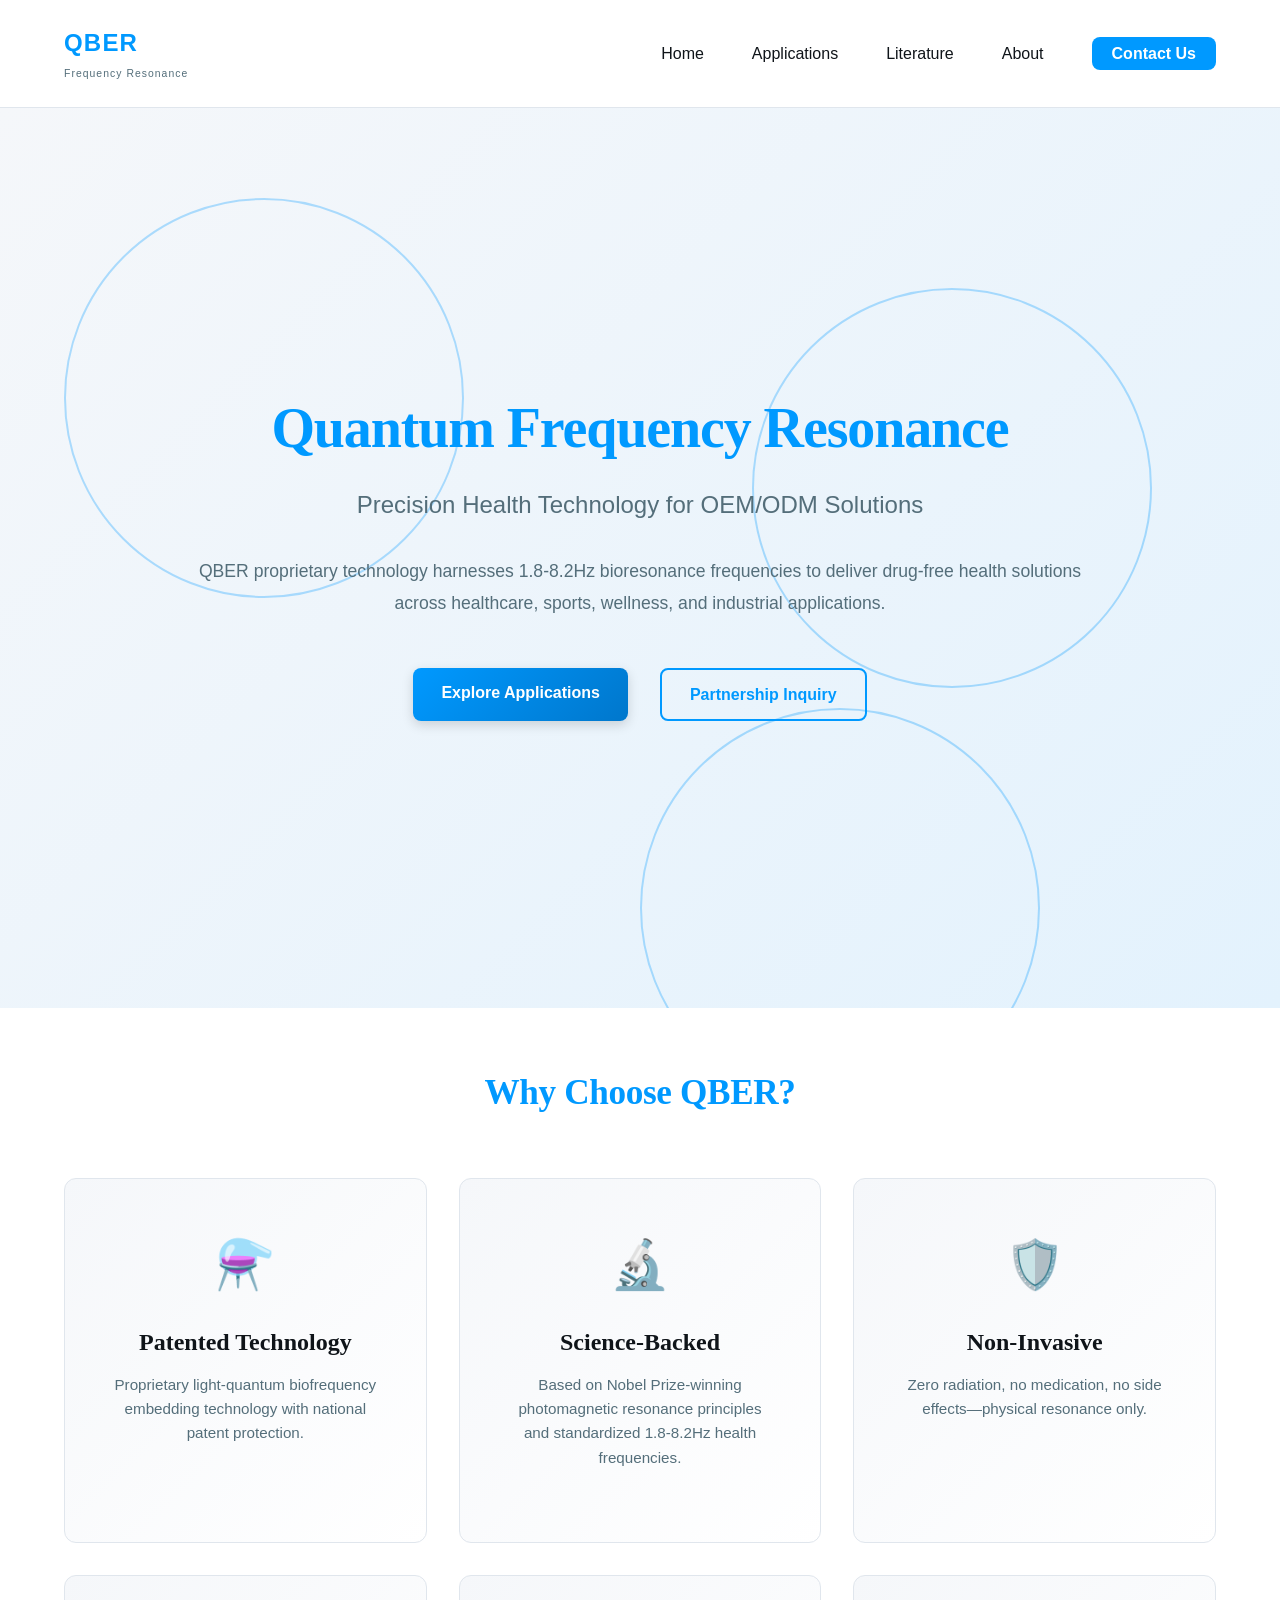
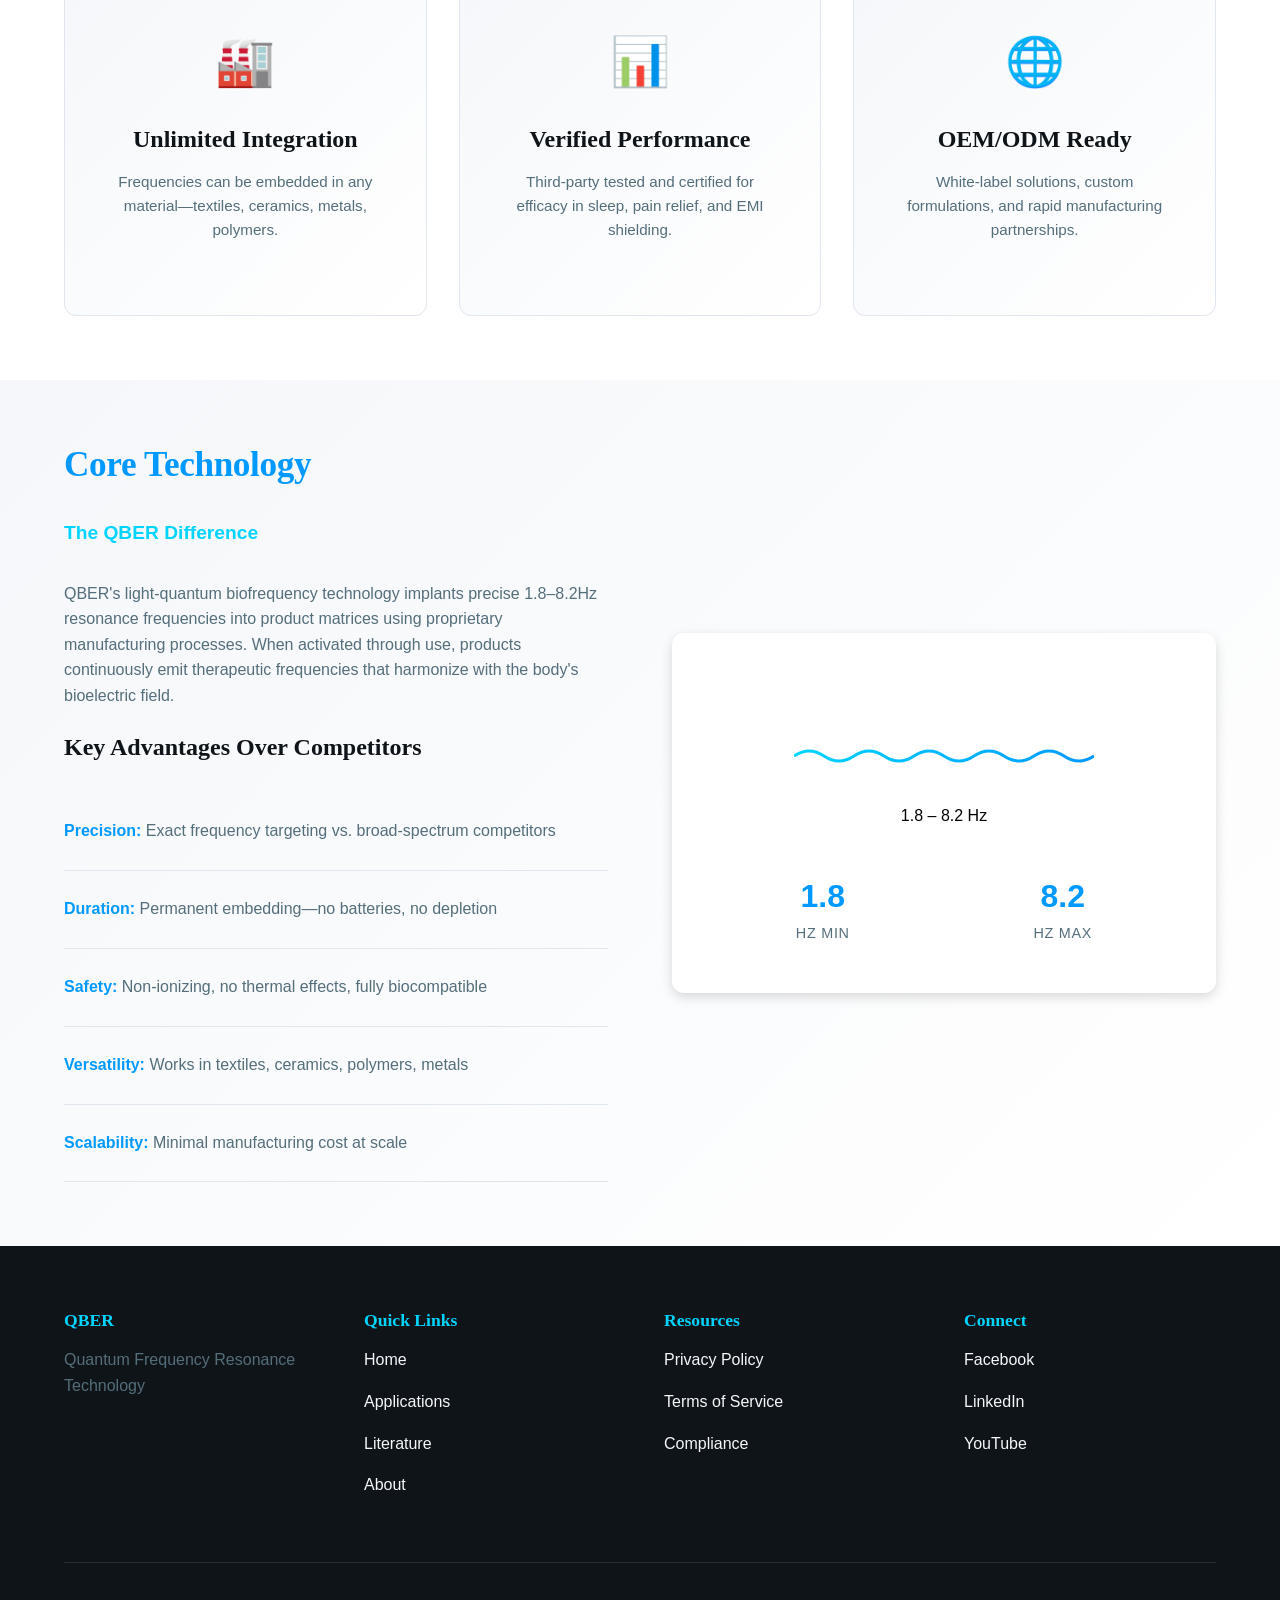
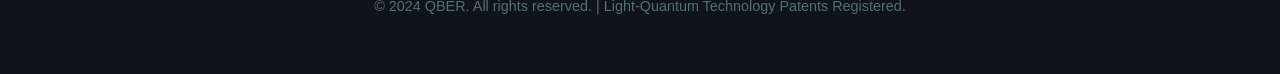
==== commit c6333e86: "Add files via upload" ====
--- a/index.html
+++ b/index.html
@@ -1,196 +1,328 @@
-<!DOCTYPE html>
+<!doctype html>
 <html lang="en">
-<head>
-    <meta charset="UTF-8">
-    <meta name="viewport" content="width=device-width, initial-scale=1.0">
-    <meta name="description" content="QBER - Quantum Frequency Resonance Technology for OEM/ODM Solutions">
-    <title>QBER - Quantum Frequency Resonance Technology</title>
-    <link rel="stylesheet" href="style.css">
-</head>
-<body>
-    <!-- Navigation -->
-    <nav class="navbar" id="navbar">
-        <div class="nav-container">
-            <div class="nav-logo">
-                <a href="index.html">QBER</a>
-                <span class="logo-subtitle">Frequency Resonance</span>
+    <head>
+        <meta charset="UTF-8" />
+        <meta name="viewport" content="width=device-width, initial-scale=1.0" />
+        <meta
+            name="description"
+            content="QBER - Quantum Frequency Resonance Technology for OEM/ODM Solutions"
+        />
+        <meta
+            http-equiv="cache-control"
+            content="no-cache, no-store, must-revalidate"
+        />
+        <meta http-equiv="pragma" content="no-cache" />
+        <meta http-equiv="expires" content="0" />
+        <title>QBER - Quantum Frequency Resonance Technology</title>
+        <link rel="stylesheet" href="style.css?v=1.1" />
+    </head>
+    <body>
+        <!-- Navigation -->
+        <nav class="navbar" id="navbar">
+            <div class="nav-container">
+                <div class="nav-logo">
+                    <a href="index.html">QBER</a>
+                    <span class="logo-subtitle">Frequency Resonance</span>
+                </div>
+                <button
+                    class="nav-toggle"
+                    id="navToggle"
+                    aria-label="Toggle navigation"
+                >
+                    <span></span>
+                    <span></span>
+                    <span></span>
+                </button>
+                <ul class="nav-menu" id="navMenu">
+                    <li>
+                        <a href="index.html" class="nav-link active">Home</a>
+                    </li>
+                    <li class="nav-dropdown">
+                        <a href="applications.html" class="nav-link"
+                            >Applications</a
+                        >
+                        <ul class="dropdown-menu">
+                            <li>
+                                <a href="green-energy.html" class="nav-link"
+                                    >Green Energy</a
+                                >
+                            </li>
+                            <li>
+                                <a href="sports.html" class="nav-link"
+                                    >Sports & Performance</a
+                                >
+                            </li>
+                            <li>
+                                <a href="food-agriculture.html" class="nav-link"
+                                    >Food & Agriculture</a
+                                >
+                            </li>
+                            <li>
+                                <a href="healthcare.html" class="nav-link"
+                                    >Healthcare</a
+                                >
+                            </li>
+                            <li>
+                                <a href="sleep-quality.html" class="nav-link"
+                                    >Sleep Quality</a
+                                >
+                            </li>
+                        </ul>
+                    </li>
+                    <li>
+                        <a href="literature.html" class="nav-link"
+                            >Literature</a
+                        >
+                    </li>
+                    <li><a href="about.html" class="nav-link">About</a></li>
+                    <li>
+                        <a href="contact.html" class="nav-link contact-btn"
+                            >Contact Us</a
+                        >
+                    </li>
+                </ul>
             </div>
-            <button class="nav-toggle" id="navToggle" aria-label="Toggle navigation">
-                <span></span>
-                <span></span>
-                <span></span>
-            </button>
-            <ul class="nav-menu" id="navMenu">
-                <li><a href="index.html" class="nav-link active">Home</a></li>
-                <li class="nav-dropdown">
-                    <a href="applications.html" class="nav-link">Applications</a>
-                    <ul class="dropdown-menu">
-                        <li><a href="applications.html?app=green-energy">Green Energy</a></li>
-                        <li><a href="applications.html?app=sports">Sports & Performance</a></li>
-                        <li><a href="applications.html?app=food">Food & Agriculture</a></li>
-                        <li><a href="applications.html?app=healthcare">Healthcare</a></li>
-                        <li><a href="applications.html?app=sleep">Sleep Quality</a></li>
-                    </ul>
-                </li>
-                <li><a href="literature.html" class="nav-link">Literature</a></li>
-                <li><a href="about.html" class="nav-link">About</a></li>
-                <li><a href="contact.html" class="nav-link contact-btn">Contact Us</a></li>
-            </ul>
-        </div>
-    </nav>
-
-    <!-- Main Content -->
-    <main>
-        <!-- Hero Section -->
-        <section class="hero">
-            <div class="hero-background">
-                <div class="frequency-wave" style="--delay: 0s"></div>
-                <div class="frequency-wave" style="--delay: 0.5s"></div>
-                <div class="frequency-wave" style="--delay: 1s"></div>
-            </div>
-            <div class="hero-content">
-                <h1 class="hero-title">Quantum Frequency Resonance</h1>
-                <p class="hero-subtitle">Precision Health Technology for OEM/ODM Solutions</p>
-                <p class="hero-description">
-                    QBER proprietary technology harnesses 1.8-8.2Hz bioresonance frequencies to deliver drug-free health solutions across healthcare, sports, wellness, and industrial applications.
-                </p>
-                <div class="hero-cta">
-                    <a href="applications.html" class="btn btn-primary">Explore Applications</a>
-                    <a href="contact.html" class="btn btn-secondary">Partnership Inquiry</a>
-                </div>
-            </div>
-        </section>
-
-        <!-- Key Strengths -->
-        <section class="strengths">
-            <div class="container">
-                <h2>Why Choose QBER?</h2>
-                <div class="strengths-grid">
-                    <article class="strength-card">
-                        <div class="strength-icon">⚗️</div>
-                        <h3>Patented Technology</h3>
-                        <p>Proprietary light-quantum biofrequency embedding technology with national patent protection.</p>
-                    </article>
-                    <article class="strength-card">
-                        <div class="strength-icon">🔬</div>
-                        <h3>Science-Backed</h3>
-                        <p>Based on Nobel Prize-winning photomagnetic resonance principles and standardized 1.8-8.2Hz health frequencies.</p>
-                    </article>
-                    <article class="strength-card">
-                        <div class="strength-icon">🛡️</div>
-                        <h3>Non-Invasive</h3>
-                        <p>Zero radiation, no medication, no side effects—physical resonance only.</p>
-                    </article>
-                    <article class="strength-card">
-                        <div class="strength-icon">🏭</div>
-                        <h3>Unlimited Integration</h3>
-                        <p>Frequencies can be embedded in any material—textiles, ceramics, metals, polymers.</p>
-                    </article>
-                    <article class="strength-card">
-                        <div class="strength-icon">📊</div>
-                        <h3>Verified Performance</h3>
-                        <p>Third-party tested and certified for efficacy in sleep, pain relief, and EMI shielding.</p>
-                    </article>
-                    <article class="strength-card">
-                        <div class="strength-icon">🌐</div>
-                        <h3>OEM/ODM Ready</h3>
-                        <p>White-label solutions, custom formulations, and rapid manufacturing partnerships.</p>
-                    </article>
-                </div>
-            </div>
-        </section>
-
-        <!-- Core Technology -->
-        <section class="technology">
-            <div class="container">
-                <div class="tech-layout">
-                    <div class="tech-content">
-                        <h2>Core Technology</h2>
-                        <p class="tech-intro">The QBER Difference</p>
-                        <p>
-                            QBER's light-quantum biofrequency technology implants precise 1.8–8.2Hz resonance frequencies into product matrices using proprietary manufacturing processes. When activated through use, products continuously emit therapeutic frequencies that harmonize with the body's bioelectric field.
-                        </p>
-                        <h3>Key Advantages Over Competitors</h3>
-                        <ul class="tech-list">
-                            <li><strong>Precision:</strong> Exact frequency targeting vs. broad-spectrum competitors</li>
-                            <li><strong>Duration:</strong> Permanent embedding—no batteries, no depletion</li>
-                            <li><strong>Safety:</strong> Non-ionizing, no thermal effects, fully biocompatible</li>
-                            <li><strong>Versatility:</strong> Works in textiles, ceramics, polymers, metals</li>
-                            <li><strong>Scalability:</strong> Minimal manufacturing cost at scale</li>
-                        </ul>
-                    </div>
-                    <div class="tech-visual">
-                        <div class="frequency-display">
-                            <div class="frequency-meter">
-                                <svg viewBox="0 0 300 150" class="wave-graph">
-                                    <defs>
-                                        <linearGradient id="waveGradient" x1="0%" y1="0%" x2="100%" y2="0%">
-                                            <stop offset="0%" style="stop-color:#00d4ff;stop-opacity:1" />
-                                            <stop offset="100%" style="stop-color:#0099ff;stop-opacity:1" />
-                                        </linearGradient>
-                                    </defs>
-                                    <path d="M 0,75 Q 15,65 30,75 T 60,75 T 90,75 T 120,75 T 150,75 T 180,75 T 210,75 T 240,75 T 270,75 T 300,75" 
-                                          stroke="url(#waveGradient)" stroke-width="3" fill="none" class="wave-path"/>
-                                    <text x="150" y="140" text-anchor="middle" class="freq-label">1.8 – 8.2 Hz</text>
-                                </svg>
-                            </div>
-                            <div class="frequency-stats">
-                                <div class="stat">
-                                    <span class="stat-value">1.8</span>
-                                    <span class="stat-label">Hz min</span>
+        </nav>
+
+        <!-- Main Content -->
+        <main>
+            <!-- Hero Section -->
+            <section class="hero">
+                <div class="hero-background">
+                    <div class="frequency-wave" style="--delay: 0s"></div>
+                    <div class="frequency-wave" style="--delay: 0.5s"></div>
+                    <div class="frequency-wave" style="--delay: 1s"></div>
+                </div>
+                <div class="hero-content">
+                    <h1 class="hero-title">Quantum Frequency Resonance</h1>
+                    <p class="hero-subtitle">
+                        Precision Health Technology for OEM/ODM Solutions
+                    </p>
+                    <p class="hero-description">
+                        QBER proprietary technology harnesses 1.8-8.2Hz
+                        bioresonance frequencies to deliver drug-free health
+                        solutions across healthcare, sports, wellness, and
+                        industrial applications.
+                    </p>
+                    <div class="hero-cta">
+                        <a href="applications.html" class="btn btn-primary"
+                            >Explore Applications</a
+                        >
+                        <a href="contact.html" class="btn btn-secondary"
+                            >Partnership Inquiry</a
+                        >
+                    </div>
+                </div>
+            </section>
+
+            <!-- Key Strengths -->
+            <section class="strengths">
+                <div class="container">
+                    <h2>Why Choose QBER?</h2>
+                    <div class="strengths-grid">
+                        <article class="strength-card">
+                            <div class="strength-icon">⚗️</div>
+                            <h3>Patented Technology</h3>
+                            <p>
+                                Proprietary light-quantum biofrequency embedding
+                                technology with national patent protection.
+                            </p>
+                        </article>
+                        <article class="strength-card">
+                            <div class="strength-icon">🔬</div>
+                            <h3>Science-Backed</h3>
+                            <p>
+                                Based on Nobel Prize-winning photomagnetic
+                                resonance principles and standardized 1.8-8.2Hz
+                                health frequencies.
+                            </p>
+                        </article>
+                        <article class="strength-card">
+                            <div class="strength-icon">🛡️</div>
+                            <h3>Non-Invasive</h3>
+                            <p>
+                                Zero radiation, no medication, no side
+                                effects—physical resonance only.
+                            </p>
+                        </article>
+                        <article class="strength-card">
+                            <div class="strength-icon">🏭</div>
+                            <h3>Unlimited Integration</h3>
+                            <p>
+                                Frequencies can be embedded in any
+                                material—textiles, ceramics, metals, polymers.
+                            </p>
+                        </article>
+                        <article class="strength-card">
+                            <div class="strength-icon">📊</div>
+                            <h3>Verified Performance</h3>
+                            <p>
+                                Third-party tested and certified for efficacy in
+                                sleep, pain relief, and EMI shielding.
+                            </p>
+                        </article>
+                        <article class="strength-card">
+                            <div class="strength-icon">🌐</div>
+                            <h3>OEM/ODM Ready</h3>
+                            <p>
+                                White-label solutions, custom formulations, and
+                                rapid manufacturing partnerships.
+                            </p>
+                        </article>
+                    </div>
+                </div>
+            </section>
+
+            <!-- Core Technology -->
+            <section class="technology">
+                <div class="container">
+                    <div class="tech-layout">
+                        <div class="tech-content">
+                            <h2>Core Technology</h2>
+                            <p class="tech-intro">The QBER Difference</p>
+                            <p>
+                                QBER's light-quantum biofrequency technology
+                                implants precise 1.8–8.2Hz resonance frequencies
+                                into product matrices using proprietary
+                                manufacturing processes. When activated through
+                                use, products continuously emit therapeutic
+                                frequencies that harmonize with the body's
+                                bioelectric field.
+                            </p>
+                            <h3>Key Advantages Over Competitors</h3>
+                            <ul class="tech-list">
+                                <li>
+                                    <strong>Precision:</strong> Exact frequency
+                                    targeting vs. broad-spectrum competitors
+                                </li>
+                                <li>
+                                    <strong>Duration:</strong> Permanent
+                                    embedding—no batteries, no depletion
+                                </li>
+                                <li>
+                                    <strong>Safety:</strong> Non-ionizing, no
+                                    thermal effects, fully biocompatible
+                                </li>
+                                <li>
+                                    <strong>Versatility:</strong> Works in
+                                    textiles, ceramics, polymers, metals
+                                </li>
+                                <li>
+                                    <strong>Scalability:</strong> Minimal
+                                    manufacturing cost at scale
+                                </li>
+                            </ul>
+                        </div>
+                        <div class="tech-visual">
+                            <div class="frequency-display">
+                                <div class="frequency-meter">
+                                    <svg
+                                        viewBox="0 0 300 150"
+                                        class="wave-graph"
+                                    >
+                                        <defs>
+                                            <linearGradient
+                                                id="waveGradient"
+                                                x1="0%"
+                                                y1="0%"
+                                                x2="100%"
+                                                y2="0%"
+                                            >
+                                                <stop
+                                                    offset="0%"
+                                                    style="
+                                                        stop-color: #00d4ff;
+                                                        stop-opacity: 1;
+                                                    "
+                                                />
+                                                <stop
+                                                    offset="100%"
+                                                    style="
+                                                        stop-color: #0099ff;
+                                                        stop-opacity: 1;
+                                                    "
+                                                />
+                                            </linearGradient>
+                                        </defs>
+                                        <path
+                                            d="M 0,75 Q 15,65 30,75 T 60,75 T 90,75 T 120,75 T 150,75 T 180,75 T 210,75 T 240,75 T 270,75 T 300,75"
+                                            stroke="url(#waveGradient)"
+                                            stroke-width="3"
+                                            fill="none"
+                                            class="wave-path"
+                                        />
+                                        <text
+                                            x="150"
+                                            y="140"
+                                            text-anchor="middle"
+                                            class="freq-label"
+                                        >
+                                            1.8 – 8.2 Hz
+                                        </text>
+                                    </svg>
                                 </div>
-                                <div class="stat">
-                                    <span class="stat-value">8.2</span>
-                                    <span class="stat-label">Hz max</span>
+                                <div class="frequency-stats">
+                                    <div class="stat">
+                                        <span class="stat-value">1.8</span>
+                                        <span class="stat-label">Hz min</span>
+                                    </div>
+                                    <div class="stat">
+                                        <span class="stat-value">8.2</span>
+                                        <span class="stat-label">Hz max</span>
+                                    </div>
                                 </div>
                             </div>
                         </div>
                     </div>
                 </div>
+            </section>
+        </main>
+
+        <!-- Footer -->
+        <footer class="footer">
+            <div class="container">
+                <div class="footer-content">
+                    <div class="footer-section">
+                        <h4>QBER</h4>
+                        <p>Quantum Frequency Resonance Technology</p>
+                    </div>
+                    <div class="footer-section">
+                        <h4>Quick Links</h4>
+                        <ul>
+                            <li><a href="index.html">Home</a></li>
+                            <li>
+                                <a href="applications.html">Applications</a>
+                            </li>
+                            <li><a href="literature.html">Literature</a></li>
+                            <li><a href="about.html">About</a></li>
+                        </ul>
+                    </div>
+                    <div class="footer-section">
+                        <h4>Resources</h4>
+                        <ul>
+                            <li><a href="#">Privacy Policy</a></li>
+                            <li><a href="#">Terms of Service</a></li>
+                            <li><a href="#">Compliance</a></li>
+                        </ul>
+                    </div>
+                    <div class="footer-section">
+                        <h4>Connect</h4>
+                        <ul>
+                            <li><a href="#">Facebook</a></li>
+                            <li><a href="#">LinkedIn</a></li>
+                            <li><a href="#">YouTube</a></li>
+                        </ul>
+                    </div>
+                </div>
+                <div class="footer-bottom">
+                    <p>
+                        &copy; 2024 QBER. All rights reserved. | Light-Quantum
+                        Technology Patents Registered.
+                    </p>
+                </div>
             </div>
-        </section>
-    </main>
-
-    <!-- Footer -->
-    <footer class="footer">
-        <div class="container">
-            <div class="footer-content">
-                <div class="footer-section">
-                    <h4>QBER</h4>
-                    <p>Quantum Frequency Resonance Technology</p>
-                </div>
-                <div class="footer-section">
-                    <h4>Quick Links</h4>
-                    <ul>
-                        <li><a href="index.html">Home</a></li>
-                        <li><a href="applications.html">Applications</a></li>
-                        <li><a href="literature.html">Literature</a></li>
-                        <li><a href="about.html">About</a></li>
-                    </ul>
-                </div>
-                <div class="footer-section">
-                    <h4>Resources</h4>
-                    <ul>
-                        <li><a href="#">Privacy Policy</a></li>
-                        <li><a href="#">Terms of Service</a></li>
-                        <li><a href="#">Compliance</a></li>
-                    </ul>
-                </div>
-                <div class="footer-section">
-                    <h4>Connect</h4>
-                    <ul>
-                        <li><a href="#">Facebook</a></li>
-                        <li><a href="#">LinkedIn</a></li>
-                        <li><a href="#">YouTube</a></li>
-                    </ul>
-                </div>
-            </div>
-            <div class="footer-bottom">
-                <p>&copy; 2024 QBER. All rights reserved. | Light-Quantum Technology Patents Registered.</p>
-            </div>
-        </div>
-    </footer>
-
-    <script src="script.js"></script>
-</body>
+        </footer>
+
+        <script src="script.js"></script>
+    </body>
 </html>
--- a/style.css
+++ b/style.css
@@ -116,6 +116,12 @@
 .container {
     max-width: 1200px;
     margin: 0 auto;
+    padding: 0 var(--spacing-md);
+    width: 100%;
+}
+
+.strengths .container {
+    width: 100%;
     padding: 0 var(--spacing-md);
 }
 
@@ -480,31 +486,45 @@
 .strengths {
     padding: var(--spacing-2xl) var(--spacing-md);
     background: white;
+    display: block;
+    visibility: visible;
+    width: 100%;
 }
 
 .strengths h2 {
     text-align: center;
     color: var(--color-primary);
     margin-bottom: var(--spacing-2xl);
+    display: block;
+    width: 100%;
 }
 
 .strengths-grid {
     display: grid;
     grid-template-columns: repeat(3, 1fr);
     gap: var(--spacing-lg);
+    visibility: visible;
+    width: 100%;
+    margin: 0;
+    padding: 0;
 }
 
 .strength-card {
+    display: flex;
+    flex-direction: column;
+    align-items: center;
     padding: var(--spacing-xl);
     background: linear-gradient(135deg, #f5f7fa, #ffffff);
     border-radius: var(--radius-lg);
     text-align: center;
     transition: all var(--transition-smooth);
     border: 1px solid var(--color-border);
-}
-
-.strength-card:hover {
-    transform: translateY(-8px);
+    min-height: auto;
+}
+
+.strength-card:hover,
+.strength-card.animate-in:hover {
+    transform: translateY(-8px) !important;
     box-shadow: var(--shadow-lg);
 }
 
@@ -641,9 +661,10 @@
     border: 2px solid transparent;
 }
 
-.app-tile:hover {
+.app-tile:hover,
+.app-tile.animate-in:hover {
     border-color: var(--color-primary);
-    transform: translateY(-6px);
+    transform: translateY(-6px) !important;
     box-shadow: var(--shadow-lg);
 }
 
@@ -747,8 +768,9 @@
     transition: all var(--transition-smooth);
 }
 
-.research-item:hover {
-    transform: translateX(8px);
+.research-item:hover,
+.research-item.animate-in:hover {
+    transform: translateX(8px) !important;
     box-shadow: var(--shadow-md);
 }
 
@@ -789,8 +811,9 @@
     transition: all var(--transition-smooth);
 }
 
-.cert-card:hover {
-    transform: scale(1.05);
+.cert-card:hover,
+.cert-card.animate-in:hover {
+    transform: scale(1.05) !important;
     box-shadow: var(--shadow-lg);
 }
 
@@ -1023,6 +1046,35 @@
 }
 
 /* ============================================================================
+   SCROLL ANIMATIONS
+   Cards start fully visible; .animate-ready adds the transition setup,
+   and .animate-in triggers the reveal. This guarantees cards never get
+   stuck invisible even when already in the viewport on page load.
+   ============================================================================ */
+
+@keyframes fadeInUp {
+  from {
+    opacity: 0;
+    transform: translateY(24px);
+  }
+  to {
+    opacity: 1;
+    transform: translateY(0);
+  }
+}
+
+.animate-ready {
+  opacity: 0;
+  transform: translateY(24px);
+  transition: opacity 0.55s ease, transform 0.55s ease;
+}
+
+.animate-in {
+  opacity: 1 !important;
+  transform: translateY(0) !important;
+}
+
+/* ============================================================================
    RESPONSIVE DESIGN
    ============================================================================ */
 
